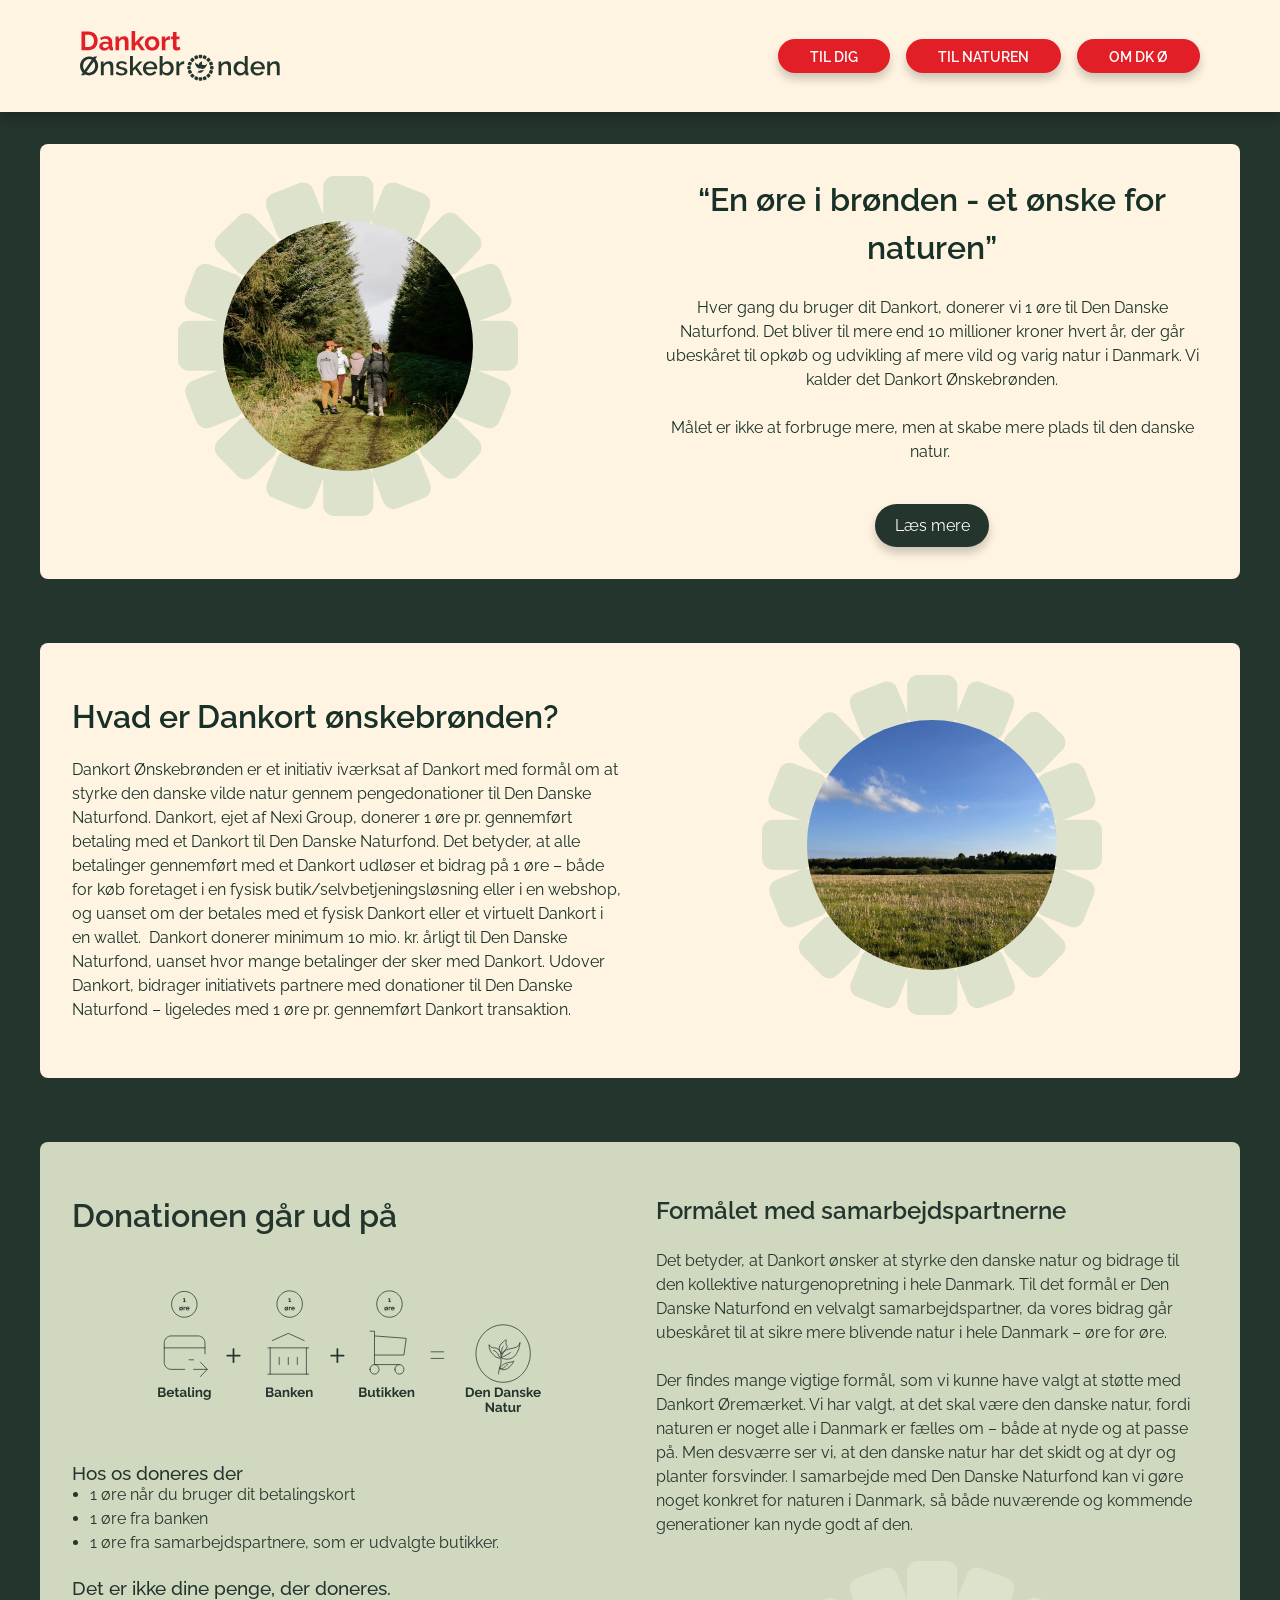
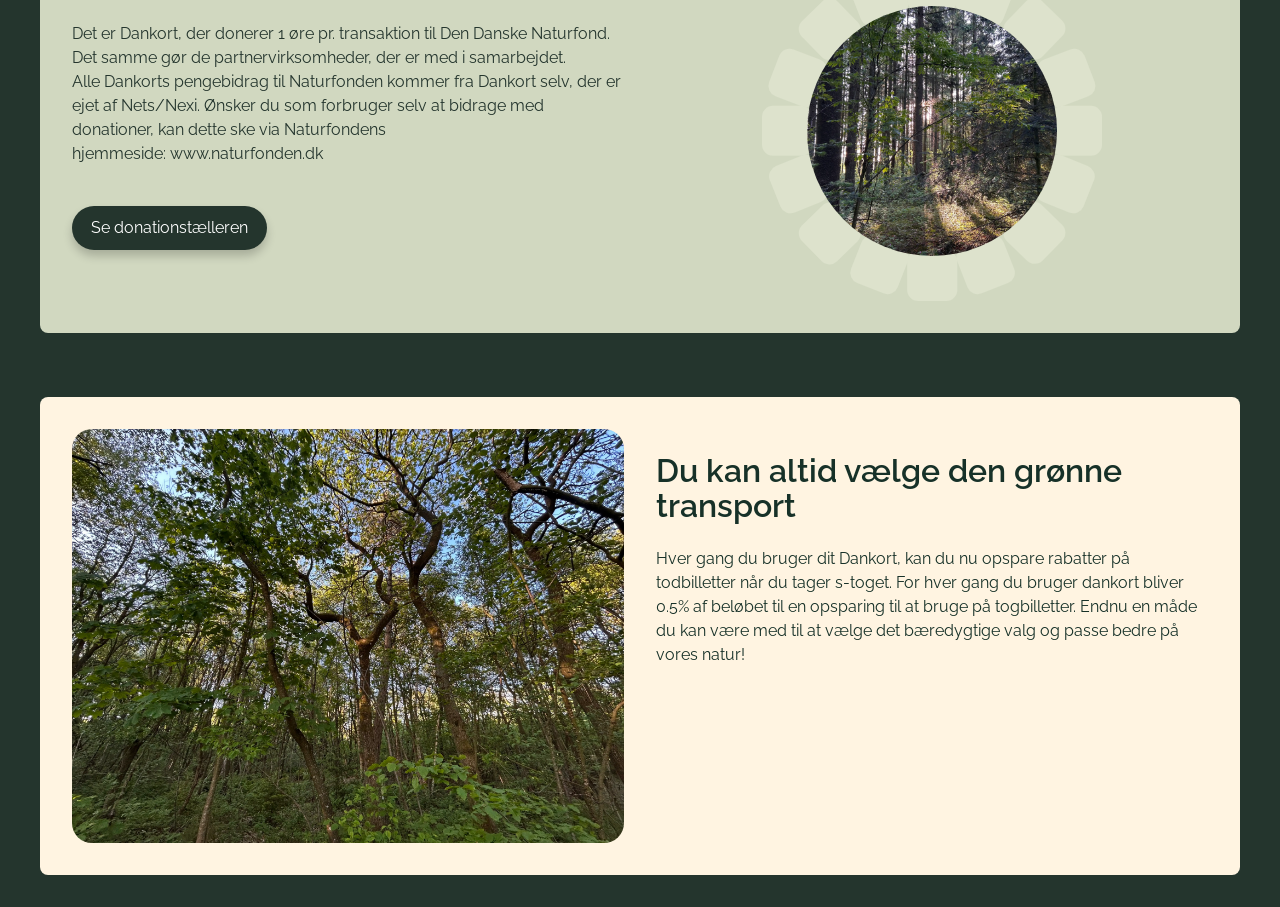
==== om-dk.html @ f8e7c031 "disclaimer" ====
<!DOCTYPE html>
<html lang="da">

<head>
    <meta charset="UTF-8">
    <meta name="viewport" content="width=device-width, initial-scale=1.0">
    <title>Dankort Ønskebrønden</title>

    <link rel="stylesheet" href="css/global.css">
    <link rel="stylesheet" href="css/index.css">
    <link rel="stylesheet" href="css/omdk.css">


    <script src="js/main.js" defer></script>
    <script src="js/map.js" defer></script>

    <link rel="preconnect" href="https://fonts.googleapis.com">
    <link rel="preconnect" href="https://fonts.gstatic.com" crossorigin>
    <link href="https://fonts.googleapis.com/css2?family=Raleway:ital,wght@0,100..900;1,100..900&display=swap"
        rel="stylesheet">
</head>

<body>
    <header class="site-header">
        <a href="index.html" class="logo">
            <img src="img/logo.svg" alt="Dankort Øremærket">
        </a>

        <nav class="main-nav">

            <a href="til-dig.html">TIL DIG</a>
            <a href="til-naturen.html">TIL NATUREN</a>
            <a href="om-dk.html">OM DK Ø</a>
        </nav>

        <button class="burger">
            <span class="line"></span>
            <span class="line"></span>
            <span class="line"></span>
        </button>
    </header>

    <main>
        <section class="first-section-omdk" id="first-section-omdk">

            <div class="container">

                <div class="card-style">
                    <div class="omdk-image-wrapper">

                        <img class="omdk-frame" src="img/brond_ramme.svg" alt="brondramme">

                        <div class="omdk-image">
                            <img src="img/hero-1.webp" alt="Mennesker i naturen">
                        </div>

                    </div>

                    <div class="omdk-text">
                        <h2>“En øre i brønden -
                            et ønske for naturen”</h2>
                        <p>Hver gang du bruger dit Dankort, donerer vi 1 øre til Den Danske Naturfond. Det bliver til
                            mere end 10 millioner kroner
                            hvert år, der går ubeskåret til opkøb og udvikling af mere vild og varig natur i Danmark. Vi
                            kalder det Dankort
                            Ønskebrønden.</p>
                        <p>
                            Målet er ikke at forbruge mere, men at skabe mere plads til den danske natur. 
                        </p>
                        <a href="til-naturen.html" class="omdk-btn">Læs mere</a>
                    </div>
                </div>
            </div>
        </section>

        <section class="hvad-er-dankort-onskebronden" id="hvad-er-dankort-onskebronden">

            <div class="container">
                <div class="card-style">
                    <div class="hvad-er-dankort-onskebronden-text">
                        <h2>Hvad er Dankort ønskebrønden?</h2>
                        <p>Dankort Ønskebrønden er et initiativ iværksat af Dankort med formål om at styrke den danske
                            vilde
                            natur gennem
                            pengedonationer til Den Danske Naturfond. Dankort, ejet af Nexi Group, donerer 1 øre pr.
                            gennemført
                            betaling med et
                            Dankort til Den Danske Naturfond. Det betyder, at alle betalinger gennemført med et Dankort
                            udløser
                            et bidrag på 1 øre –
                            både for køb foretaget i en fysisk butik/selvbetjeningsløsning eller i en webshop, og uanset
                            om
                            der
                            betales med et
                            fysisk Dankort eller et virtuelt Dankort i en wallet. 
                            Dankort donerer minimum 10 mio. kr. årligt til Den Danske Naturfond, uanset hvor mange
                            betalinger
                            der sker med
                            Dankort. Udover Dankort, bidrager initiativets partnere med donationer til Den Danske
                            Naturfond
                            –
                            ligeledes med 1 øre
                            pr. gennemført Dankort transaktion. 
                             </p>
                    </div>
                    <div class="omdk-image-wrapper">

                        <img class="omdk-frame" src="img/brond_ramme.svg" alt="brondramme">

                        <div class="omdk-image">
                            <img src="img/webpfotos/mark2.webp" alt="mark2">
                        </div>

                    </div>
                </div>
            </div>
        </section>

        <section class="donationen-går-ud-pa" id="donationen-går-ud-pa">

            <div class="container">

                <div class="card-style-gronbaggrund">

                    <div>
                        <h2>Donationen går ud på</h2>
                        <div class="kredslob">
                            <img src="img/kredslobgron.svg" alt="kredslobgron">
                        </div>
                        <h4>Hos os doneres der</h4>
                        <ul>
                            <li>1 øre når du bruger dit betalingskort</li>
                            <li>1 øre fra banken </li>
                            <li>1 øre fra samarbejdspartnere, som er udvalgte butikker.</li>
                        </ul>
                        <br>
                        <h4>Det er ikke dine penge, der doneres.</h4>
                        <p>Det er Dankort, der donerer 1 øre pr. transaktion
                            til
                            Den
                            Danske
                            Naturfond. Det
                            samme gør de partnervirksomheder, der er med i samarbejdet.
                            <br>
                            Alle Dankorts pengebidrag til Naturfonden kommer fra Dankort selv, der er ejet af
                            Nets/Nexi.
                            Ønsker
                            du
                            som forbruger
                            selv at bidrage med donationer, kan dette ske via Naturfondens
                            hjemmeside: www.naturfonden.dk
                        </p>
                        <a href="til-naturen.html" class="omdk-btn">Se donationstælleren</a>
                    </div>
                    <div>
                        <h3>Formålet med samarbejdspartnerne</h3>
                        <p>
                            Det betyder, at Dankort ønsker at styrke den danske natur og bidrage til den
                            kollektive
                            naturgenopretning i hele Danmark.
                            Til det formål er Den Danske Naturfond en velvalgt samarbejdspartner, da vores
                            bidrag
                            går
                            ubeskåret til at sikre mere blivende natur i hele Danmark – øre for øre.  
                            <br>
                            <br>
                            Der findes mange vigtige formål, som vi kunne have valgt at støtte med Dankort
                            Øremærket. Vi
                            har
                            valgt,
                            at det skal være den danske natur, fordi naturen er noget alle i Danmark er fælles
                            om –
                            både
                            at
                            nyde
                            og
                            at passe på. Men
                            desværre ser vi, at den danske natur har det skidt og at dyr og planter forsvinder.

                            I samarbejde med Den Danske Naturfond kan vi gøre noget konkret for naturen i
                            Danmark,
                            så
                            både
                            nuværende
                            og kommende generationer kan nyde godt af den. 
                        </p>

                        <div class="omdk-image-wrapper">

                            <img class="omdk-frame" src="img/brond_ramme.svg" alt="brondramme">

                            <div class="omdk-image">
                                <img src="img/webpfotos/solmellemtrae1.webp" alt="solmellemtraer">
                            </div>
                        </div>
                    </div>
                </div>
            </div>

        </section>

        <section class="grontransport" id="grontransport">

            <div class="container">

                <div class="card-style">

                    <div>
                        <div class="omdk-image-skov">
                            <img src="img/webpfotos/skov2.webp" alt="skov2">
                        </div>
                    </div>
                    <div>
                        <h2>Du kan altid vælge den grønne transport</h2>
                        <p>Hver gang du bruger dit Dankort, kan du nu opspare rabatter på todbilletter når du tager
                            s-toget.
                            For
                            hver gang
                            du
                            bruger dankort bliver 0.5% af beløbet til en opsparing til at bruge på togbilletter.
                            Endnu en måde du kan være med til at vælge det bæredygtige valg og passe bedre på vores
                            natur! 
                        </p>
                    </div>
                </div>
            </div>
        </section>

    </main>
</body>
---- css/global.css ----
/****** mobile first header **********/

.site-header {
  position: sticky;
  top: 0;
  z-index: 1000;

  min-height: 90px;
  padding: 1rem 1.2rem;

  display: flex;
  justify-content: space-between;
  align-items: center;

  background-color: #fff4e1;
  box-shadow: 0px 6px 10px rgba(0, 0, 0, 0.2);
}

.logo img {
  width: 160px;
}

.main-nav {
  display: none;
}

.burger {
  display: block;
  width: 32px;
  cursor: pointer;
}

.burger .line {
  display: block;
  width: 120%;
  height: 5px;
  border-radius: 5px;
  background-color: #e21e26;
  margin-bottom: 8px;
  box-shadow: 0px 6px 10px rgba(0, 0, 0, 0.2);
}

section {
  min-height: 40vh;
  padding: 15px 16px;
}

.menu {
  display: none;
}
.burger {
  display: block;
  background-color: transparent;
  border: 0;
}

.burger.active .line:nth-child(1) {
  transform: rotate(45deg) translate(5px, 5px);
  transition: 0.2s linear;
}

.burger.active .line:nth-child(2) {
  opacity: 0;
  transition: 0.15s linear;
}

.burger.active .line:nth-child(3) {
  transform: rotate(-45deg) translate(12px, -13px);
  transition: 0.2s linear;
}

.main-nav.active {
  display: flex;
  flex-direction: column;

  position: absolute;
  top: 90px;
  left: 0;

  width: 100%;
  padding: 1.5rem;

  background-color: #fff4e1;
  gap: 1rem;

  z-index: 999;
}

.main-nav.active a {
  text-align: center;
  padding: 0.9rem 2rem;
  border-radius: 999px;
  background-color: #e21e26;
  color: white;
  text-decoration: none;
  font-family: "Raleway", sans-serif;
  font-weight: 600;
}
.main-nav.active a:hover {
  background-color: #c91820;
  transform: translateY(-2px);
  box-shadow: 0px 12px 20px rgba(0, 0, 0, 0.22);
}

.menu li:hover {
  transform: scale(1.05); /* Gør billedet lidt større */
  box-shadow: 0 4px 15px rgba(0, 0, 0, 0.3); /* Skyggeeffekt */
}

/* Disclaimer modal */
#disclaimerlogin-modal {
  background: rgba(0, 0, 0, 0.8);
  position: fixed;
  inset: 0;
  display: flex;
  justify-content: center;
  align-items: center;

  z-index: 9999;
}

.disclaimerlogin-modal-container {
  padding: 30px;
  max-width: 500px;
  background: #e21e26;
  color: #ffffff;
  margin: 15rem auto;
  padding: 1rem 3rem;
  border-radius: 20px;
  width: 80%;
  height: auto;
  line-height: 1.5;
}

/* accepter cta */
#accept-btn {
  margin: 1rem auto 0 auto;
  padding: 0.6rem 1.2rem;

  justify-content: center;
  align-items: center;
  float: right;

  font-family: var(--font-family);
  font-size: var(--paragraph-font-size);
  background-color: #fff4e1;
  color: #000000;

  border: none;
  border-radius: 30px;
}

#accept-btn:hover,
#accept-btn:focus {
  transform: translateY(-2px);
  text-decoration: none;
  cursor: pointer;
}

/***************FOOTER*********************/

.footerindhold {
  display: flex;
  flex-direction: column;
  gap: 40px;
  background-color: var(--secondary-color1);
  color: var(--primary-color);
  padding: 2rem 1rem;
  font-family: var(--font-family);
}

.footerindhold h3 {
  margin-left: 35px;
}
.footerindhold p {
  margin-left: 35px;
}

.footerindhold a {
  color: var(--primary-color);
  text-decoration: none;
}

.footerindhold a:hover {
  text-decoration: underline;
}
.footerindhold li {
  list-style: none;
}

.footerindhold img {
  max-width: 50%;
  height: auto;
  margin-left: 35px;
  margin-top: 30px;
}

.socials {
  display: block;
}

/********desktop header***********/

@media (min-width: 840px) {
  .site-header {
    height: 7rem;
    padding: 0 5rem;
  }

  .logo img {
    width: 200px;
  }

  .burger {
    display: none;
  }

  .main-nav {
    display: flex;
    gap: 1rem;
  }

  .main-nav a {
    padding: 0.6em 2rem;
    border-radius: 999px;
    background-color: #e21e26;
    color: white;
    text-decoration: none;
    font-size: 0.9rem;
    font-family: "Raleway", sans-serif;
    font-weight: 600;

    box-shadow: 0px 6px 10px rgba(0, 0, 0, 0.2);

    transition: 0.2s ease;
  }

  .main-nav a:hover {
    background-color: #c91820;
    transform: translateY(-2px);
    box-shadow: 0px 12px 20px rgba(0, 0, 0, 0.22);
  }

  .footerindhold {
    flex-direction: row;
    justify-content: space-between;
    align-items: flex-start;
  }

  .kontakt-osv {
    margin-top: 105px;
    display: flex;
    gap: 2rem;
  }
  .footer-venstre,
  .footer-hoejre {
    width: 48%;
  }
}
---- css/index.css ----
/************ Reset **************/

* {
  margin: 0;
  padding: 0;
  box-sizing: border-box;
}

img {
  width: 100%;
  height: auto;
  display: block;
}

/************ HERO MOBIL **************/

.hero {
  position: relative;

  background-color: #24352d;

  height: 65vh;

  overflow: hidden;
}

/* mørkt overlay ovenpå billedet */

.hero::after {
  content: "";

  position: absolute;
  inset: 0;

  z-index: 1;
}

/* hero billede */

.hero-img {
  width: 100%;
  height: 100%;
  box-shadow: 0px 6px 10px rgba(0, 0, 0, 0.2);
  object-fit: cover;
  border-radius: 5px;
}

/* tekst ovenpå billedet */

.hero-overlay {
  position: absolute;

  left: 1.5rem;
  right: 1.5rem;
  bottom: 2rem;

  z-index: 2;

  color: white;

  font-family: "Raleway", sans-serif;
}

/* overskrift */

.hero-overlay h1 {
  box-shadow: 0px 6px 10px rgba(0, 0, 0, 0.2);
  font-size: 2.5rem;

  line-height: 0.95;

  margin-bottom: 1rem;
  margin-left: 1rem;

  max-width: 400px;
}

/* tekst */

.hero-overlay p {
  box-shadow: 0px 6px 10px rgba(0, 0, 0, 0.2);
  font-size: 1rem;
  font-weight: 600;

  line-height: 1.4;

  max-width: 320px;

  margin-bottom: 1.5rem;
  margin-left: 1rem;
}

/* knap */

.hero-btn {
  margin-left: 1rem;
  display: inline-block;

  padding: 0.8rem 1.5rem;

  background-color: #24352d;
  color: white;

  border-radius: 999px;

  text-decoration: none;

  font-size: 1rem;

  box-shadow: 0px 6px 10px rgba(0, 0, 0, 0.2);

  transition: 0.2s ease;
}

.hero-btn:hover {
  background-color: #1e2a24;

  transform: translateY(-2px);

  box-shadow: 0px 12px 20px rgba(0, 0, 0, 0.22);
}

/*********donation*******/

.donation-section {
  background-color: #24352d;
  padding: 4rem 1rem;
}

.donation-card {
  max-width: 1100px;
  margin: 0 auto;
  padding: 3rem;
  border-radius: 20px;
  background-color: #dde2cc;
  color: #24352d;
}

.donation-card h2 {
  font-family: "Raleway", sans-serif;
  font-size: 2rem;
  margin-bottom: 3rem;
}

.donation-total {
  font-family: "Raleway", sans-serif;
  background-color: #fff4e1;
  border-radius: 10px;
  padding: 2rem;
  margin-bottom: 1rem;
}

.donation-total strong {
  font-family: "Raleway", sans-serif;
  font-variant-numeric: tabular-nums;
  display: block;
  margin-top: 1rem;
  font-size: 2rem;
}

.donation-stats {
  font-family: "Raleway", sans-serif;
  display: grid;
  gap: 1rem;
}

.donation-stats article {
  background-color: #fff4e1;
  border-radius: 10px;
  padding: 2rem;
}

.donation-stats strong {
  font-family: "Raleway", sans-serif;
  display: block;
  margin-top: 2rem;
  font-size: 2rem;
  line-height: 1;
}

.donation-stats span {
  display: block;
  font-size: 1.5rem;
  font-weight: 700;
}

/*******kredsløb*******/

.koncept h1 {
  font-family: "Raleway", sans-serif;
  display: block;
  text-align: center;
  margin-bottom: 2rem;
  color: white;
}

.koncept {
  background-color: #24352d;
  padding: 4rem 1rem;
}

.kredsløb {
  max-width: 1100px;
  margin: 0 auto;
  padding: 3rem;
  border-radius: 20px;
}

/******fordele*******/

.fordele-grid {
  display: grid;
  gap: 3rem;
}

.fordele {
  background-color: #24352d;
  padding: 4rem 1rem;
}

.fordele h1 {
  font-family: "Raleway", sans-serif;
}

.fordele p {
  margin-top: 0.5rem;
  font-family: "Raleway", sans-serif;
}

.fordeleimg {
  max-width: 1100px;
  margin: 0 auto;
  padding: 3rem;
  border-radius: 20px;
  background-color: #fff4e1;
  color: #24352d;
}

.fordeleimg h2 {
  font-family: "Raleway", sans-serif;
  margin-top: 2rem;
  margin-bottom: 1rem;
  text-align: center;
}

.kort {
  width: 270px;
  height: 270px;

  border-radius: 50%;

  background-color: #d1d8c0;

  display: flex;
  justify-content: center;
  align-items: center;
  margin: 0 auto;

  overflow: hidden;
}

.kort img {
  width: 55%;
  height: 55%;

  object-fit: contain;
}

.fordele-btn {
  font-family: "Raleway", sans-serif;
  display: flex;

  justify-content: center;
  align-items: center;

  width: fit-content;

  margin: 1rem auto 0 auto;

  padding: 0.6rem 1.2rem;

  background-color: #e21e26;
  color: white;

  border-radius: 999px;
  text-decoration: none;

  box-shadow: 0px 6px 10px rgba(0, 0, 0, 0.2);
  transition: 0.2s ease;
}
.fordele-btn:hover {
  background-color: #c91820;
  transform: translateY(-2px);
  box-shadow: 0px 12px 20px rgba(0, 0, 0, 0.22);
}

/*********kort************/

.kort-sektion {
  background-color: #24352d;
  padding: 4rem 1rem;
}

.kort-sektion h1 {
  font-family: "Raleway", sans-serif;
  color: white;
  text-align: center;
  margin-top: 1rem;
  margin-bottom: 1.5rem;
}

.kort-sektion p {
  font-family: "Raleway", sans-serif;
  color: white;
  text-align: center;
  margin-top: 1rem;
  margin-bottom: 1.5rem;
  font-weight: 600;
}

.dkmap {
  max-width: 1100px;
  margin: 0 auto;
  padding: 3rem;
  border-radius: 20px;
  background-color: #fff4e1;
  color: #24352d;
}

.vejle img {
  display: none;
}

.kort-btn {
  font-family: "Raleway", sans-serif;
  display: flex;

  justify-content: center;
  align-items: center;

  width: fit-content;

  margin: 1rem auto 0 auto;

  padding: 0.6rem 1.2rem;

  background-color: #e21e26;
  color: white;

  border-radius: 999px;
  text-decoration: none;

  box-shadow: 0px 6px 10px rgba(0, 0, 0, 0.2);
  transition: 0.2s ease;
}
.kort-btn:hover {
  background-color: #c91820;
  transform: translateY(-2px);
  box-shadow: 0px 12px 20px rgba(0, 0, 0, 0.22);
}

.dkmap img {
  size: 80%;
}

/**********apple*********/

.apple {
  background-color: #24352d;
  padding: 4rem 1rem;
}

.apple h1 {
  font-family: "Raleway", sans-serif;
  color: white;
  text-align: center;
  margin-top: 1rem;
  margin-bottom: 1rem;
}

.apple h2 {
  font-family: "Raleway", sans-serif;
  color: white;
  text-align: center;
  margin-top: 1rem;
  margin-bottom: 1.5rem;
}

.apple p {
  font-family: "Raleway", sans-serif;
  color: white;
  text-align: left;
  margin-top: 1rem;
  margin-bottom: 1.5rem;
}

.apple img {
  width: 80%;
  height: auto;
  display: block;
  margin-left: 3.5rem;
  margin-bottom: 2rem;
}

.apple-btn {
  font-family: "Raleway", sans-serif;
  display: flex;

  justify-content: center;
  align-items: center;

  width: fit-content;
  margin: 1rem auto 0 auto;

  padding: 0.6rem 1.2rem;

  background-color: #a8b9a3;
  color: white;

  border-radius: 999px;
  text-decoration: none;

  box-shadow: 0px 6px 10px rgba(0, 0, 0, 0.2);
  transition: 0.2s ease;
}

.apple-btn:hover {
  background-color: #a1bb99;
  transform: translateY(-2px);
  box-shadow: 0px 12px 20px rgba(0, 0, 0, 0.22);
}

/******samarbejdspartnere**********/

.partnere {
  background-color: #24352d;
  padding: 4rem 1rem;
}

.partnere h1 {
  color: white;
  font-family: "Raleway", sans-serif;
  text-align: left;
}

.partnere p {
  color: white;
  font-family: "Raleway", sans-serif;
  text-align: left;
  margin-top: 2rem;
}

.partnere img {
  margin-top: 3rem;
}

/************ Hero Desktop **************/

@media (min-width: 840px) {
  .hero {
    height: calc(100vh - 10rem);
  }

  .hero-overlay {
    left: 8rem;
    bottom: 6rem;
    max-width: 520px;
  }

  .hero-overlay h1 {
    font-size: 3rem;
    max-width: 450;
  }

  .donation-stats {
    grid-template-columns: repeat(3, 1fr);
  }

  /*******kredsløb desktop*******/

  .kredsløb img {
    margin-left: 13rem;
    width: 60%;
    height: auto;
    display: block;
  }

  /******fordele deksktop******/

  .fordele-grid {
    grid-template-columns: repeat(3, 1fr);
  }

  .fordel-card {
    display: flex;
    flex-direction: column;
  }

  .line {
    width: 100%;
    height: 2px;
    background-color: #24352d;
    margin: 2rem 0 3rem;
  }

  .fordeleimg h2 {
    font-family: "Raleway", sans-serif;
    margin-top: 2rem;
    margin-bottom: 1rem;
    text-align: center;
    font-size: 17px;
  }

  /***********kort-sektion-desk************/

  .kort-sektion {
    background-color: #fff4e1;
    padding: 1rem;
    display: grid;
    grid-template-columns: 1fr 1fr;
    gap: 1rem;
  }

  .kort-sektion h1 {
    color: #24352d;
  }

  .kort-sektion p {
    color: #24352d;
  }

  .dkmap {
    max-width: 500px;
    margin: 0 auto;
    padding: 3rem;
    border-radius: 20px;
    background-color: #fff4e1;
    color: #24352d;
  }

  .dkmap img {
    size: 80%;
  }

  .vejle {
    width: 560px;
    height: 560px;
    border-radius: 50%;
    overflow: hidden;
    margin-top: 7rem;
    box-shadow: 0px 6px 10px rgba(0, 0, 0, 0.2);
  }

  .vejle img {
    display: block;
    width: 100%;
    height: 100%;
    object-fit: cover;
  }

  /******apple*******/

  .apple {
    padding: 1rem 4rem;
    min-height: auto;
  }

  .apple {
    display: grid;
    grid-template-columns: 1fr 1fr;
    gap: 2rem;
    align-items: start;
  }

  .apple-tekst {
    display: flex;
    flex-direction: column;
    justify-content: flex-start;
    max-width: 550px;
    margin-left: 5rem;
  }

  .apple h1,
  .apple h2 {
    text-align: left;
  }

  .apple h1 {
    font-size: 2rem;
  }

  .apple h2 {
    margin-bottom: 4rem;
  }

  .apple p {
    text-align: left;
  }

  .apple img {
    width: 80%;
    max-width: 700px;
  }

  .apple-btn {
    position: relative;
    bottom: 300px;
    margin-top: 3rem;
    margin-left: 5rem;
    padding: 1rem 1.5rem;
    min-width: 320px;
  }
}
---- css/omdk.css ----
/************ Reset **************/

* {
  margin: 0;
  padding: 0;
  box-sizing: border-box;
}

img {
  width: 100%;
  height: auto;
  display: block;
}

main {
  color: #173128;
  width: 100%;
  margin-left: 0;
  text-align: left;
  font-family: "Raleway", sans-serif;
  line-height: 1.5;
}

h1 {
  font-size: 48px;
  font-weight: 700;
}
h2 {
  font-size: 32px;
  font-weight: 600;
}
h3 {
  font-size: 24px;
  font-weight: 600;
}
h4 {
  font-size: 19px;
  font-weight: 500;
  line-height: 1;
}

p {
  font-size: 16px;
  font-weight: 400;
}

/*img og ramme*/
.omdk-image-wrapper {
  position: relative;

  width: 100%;
  max-width: 340px;
  height: 340px;

  margin: 0 auto;
}

.omdk-frame {
  position: absolute;
  inset: 0;

  width: 100%;
  height: 100%;

  z-index: 1;
}

.omdk-image {
  position: absolute;

  top: 50%;
  left: 50%;

  transform: translate(-50%, -50%);

  width: 250px;
  height: 250px;

  border-radius: 50%;
  overflow: hidden;

  z-index: 2;
}

.omdk-image img {
  width: 100%;
  height: 100%;
  object-fit: cover;
}

/* cta */
.omdk-btn {
  display: inline-block;
  margin-top: 1rem;
  padding: 0.6rem 1.2rem;

  background-color: #24352d;
  color: white;

  border-radius: 999px;
  text-decoration: none;

  box-shadow: 0px 6px 10px rgba(0, 0, 0, 0.2);
  transition: 0.2s ease;
}

.omdk-btn:hover {
  background-color: #1e2a24;
  transform: translateY(-2px);
  box-shadow: 0px 12px 20px rgba(0, 0, 0, 0.22);
}
/* sections style */
.first-section-omdk,
#hvad-er-dankort-onskebronden,
#donationen-går-ud-pa,
#grontransport {
  background-color: #24352d;
  padding: 2rem 1rem;
}

.container {
  width: min(100% - 2rem, 1200px);
  margin-inline: auto;
}

/*first-section-omdk*/
.card-style,
.card-style-gronbaggrund {
  display: grid;
  grid-template-columns: 1fr;
  margin: 0 auto;
  padding: 2rem;
  gap: 2rem;
  line-height: 1.5;
  border-radius: 8px;
}

.card-style {
  background-color: #fff4e1;
}

.card-style-gronbaggrund {
  background-color: #d1d8c0;
  color: #24352d;
  row-gap: 3rem;
}

.omdk-text {
  color: #173128;
  width: 100%;
  margin-left: 0;
  text-align: center;
  font-family: "Raleway", sans-serif;
}

.omdk-text h1 {
  line-height: 1.1;
}

.omdk-text p {
  margin-top: 1.5rem;
  margin-bottom: 1.5rem;
}

/*hvad-er-dankort-onskebronden*/
.hvad-er-dankort-onskebronden-text h2 {
  margin-top: 1.5rem;
  margin-bottom: 1.5rem;
  line-height: 1.1;
}
.hvad-er-dankort-onskebronden-text p {
  margin-top: 1.5rem;
  margin-bottom: 1.5rem;
}
/*donationen-går-ud-pa*/
.donationen-går-ud-pa h2,
.donationen-går-ud-pa h3 {
  margin-top: 1.5rem;
  margin-bottom: 1.5rem;
  line-height: 1.1;
}

.donationen-går-ud-pa li {
  margin-left: 18px;
}

.donationen-går-ud-pa p {
  margin-top: 1.5rem;
  margin-bottom: 1.5rem;
}

.kredslob {
  padding: 2rem 0;
  text-align: center;
}
.kredslob img {
  max-width: 400px;
  margin: 0 auto;
}
/*.solmellemtrae1 img {
  border-radius: 20px;
} */

/*grontransport*/
.grontransport h2 {
  margin-top: 1.5rem;
  margin-bottom: 1.5rem;
  line-height: 1.1;
}
.grontransport p {
  margin-top: 1.5rem;
  margin-bottom: 1.5rem;
}

.omdk-image-skov img {
  border-radius: 20px;
}

/************ om dk Desktop **************/

@media (min-width: 840px) {
  .card-style,
  .card-style-gronbaggrund {
    grid-template-columns: 1fr 1fr;
  }

  .card-style-gronbaggrund {
    align-items: start;
    background-color: #d1d8c0;
    color: #24352d;
  }
}
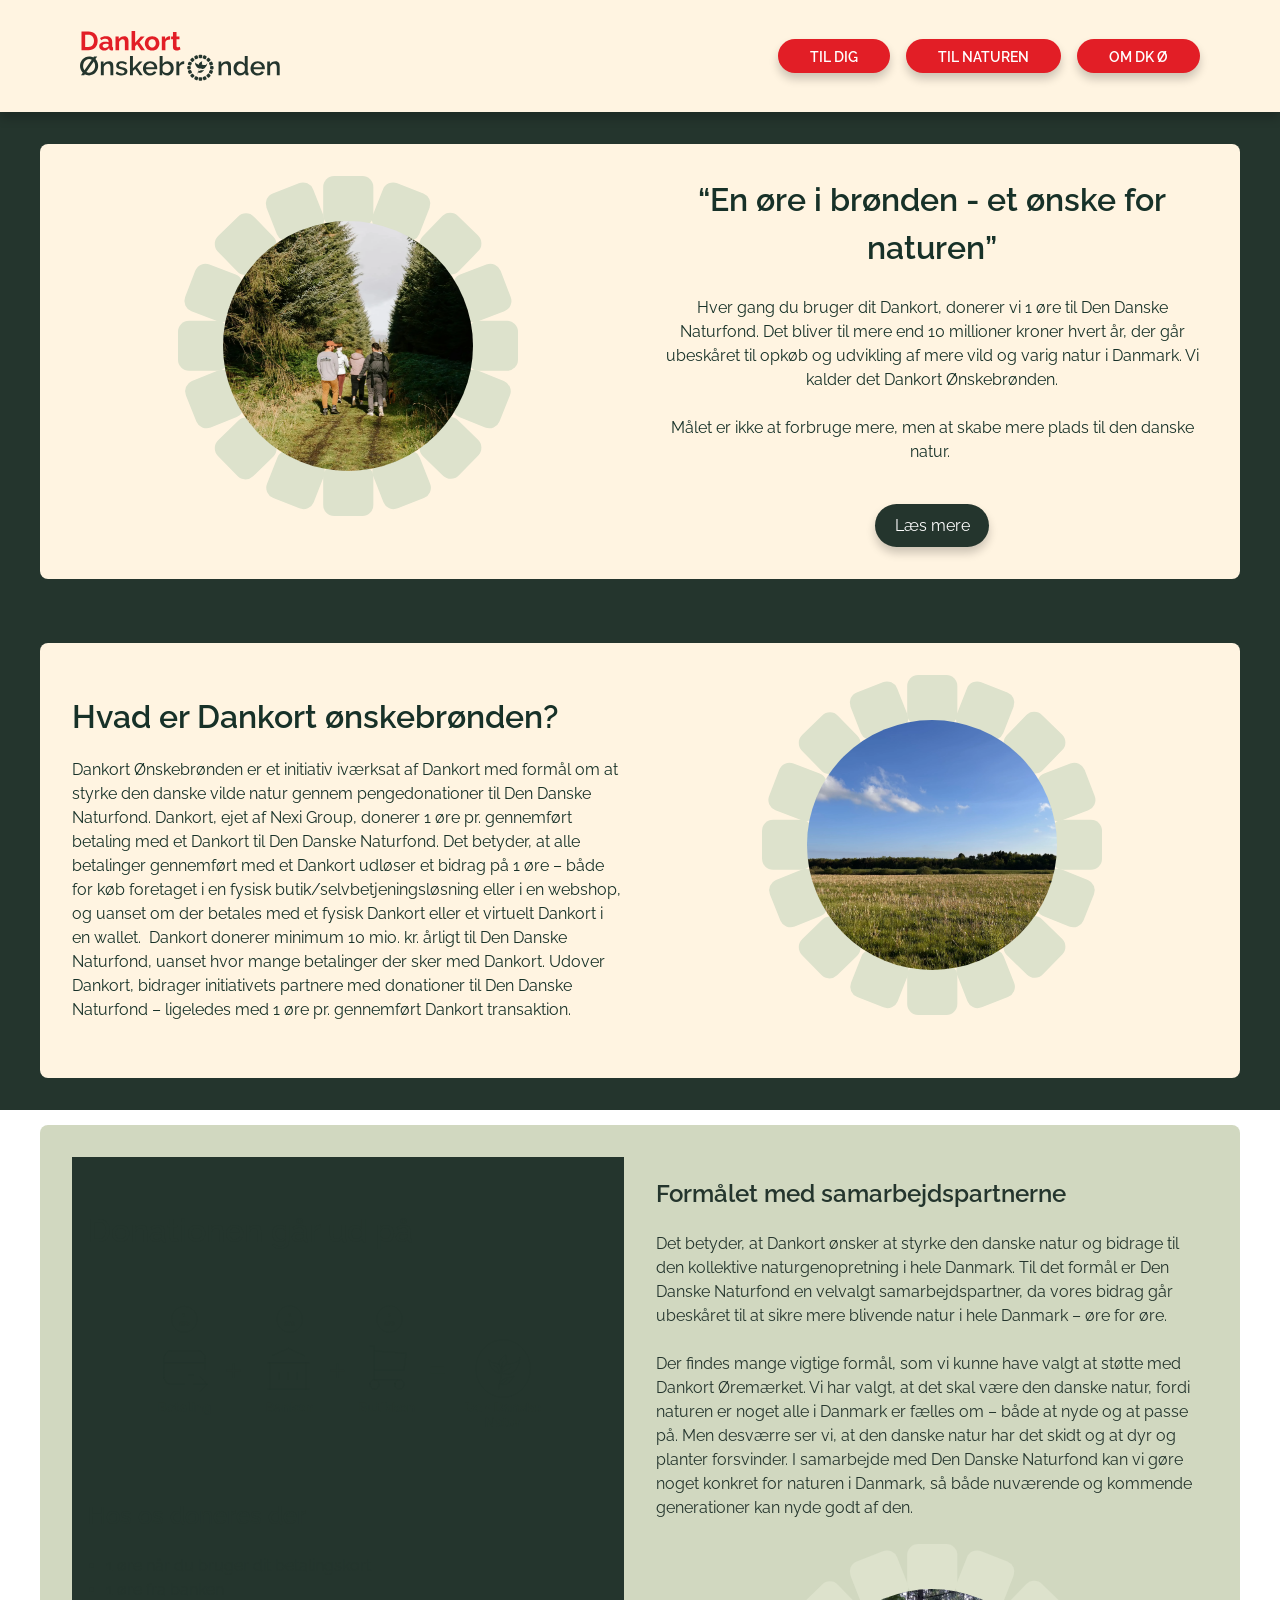
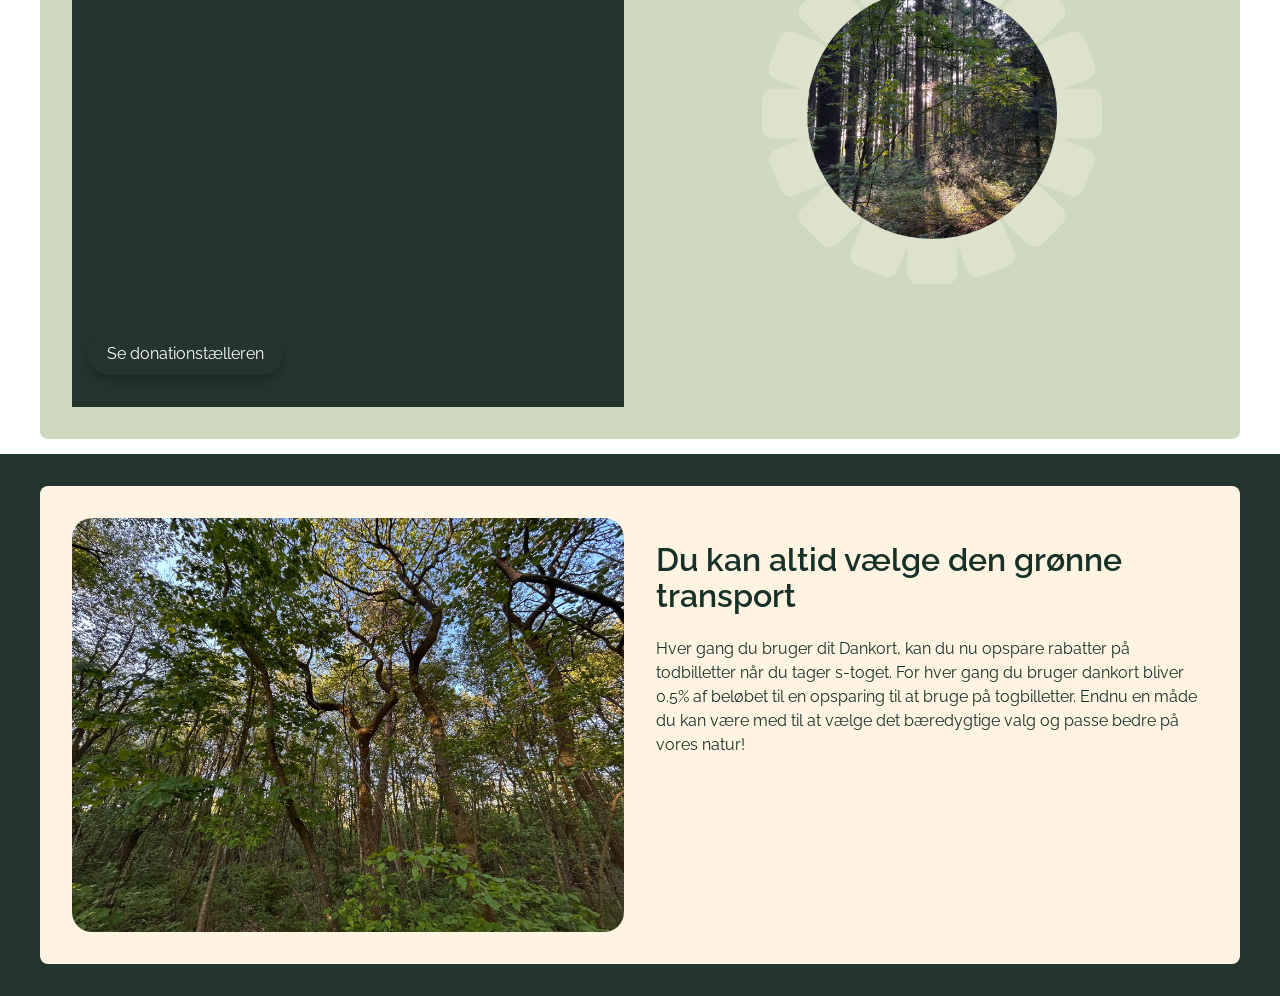
==== commit b02b95f0: "faqogomdkiheader" ====
--- a/om-dk.html
+++ b/om-dk.html
@@ -116,25 +116,25 @@
             </div>
         </section>
 
-        <section class="donationen-går-ud-pa" id="donationen-går-ud-pa">
+        <section class="donationen-går-ud-pa">
 
             <div class="container">
 
                 <div class="card-style-gronbaggrund">
 
-                    <div>
+                    <div id="donationen-går-ud-pa">
                         <h2>Donationen går ud på</h2>
                         <div class="kredslob">
                             <img src="img/kredslobgron.svg" alt="kredslobgron">
                         </div>
-                        <h4>Hos os doneres der</h4>
+                        <h3>Hos os doneres der</h3>
                         <ul>
                             <li>1 øre når du bruger dit betalingskort</li>
                             <li>1 øre fra banken </li>
                             <li>1 øre fra samarbejdspartnere, som er udvalgte butikker.</li>
                         </ul>
                         <br>
-                        <h4>Det er ikke dine penge, der doneres.</h4>
+                        <h3>Det er ikke dine penge, der doneres.</h3>
                         <p>Det er Dankort, der donerer 1 øre pr. transaktion
                             til
                             Den
--- a/css/global.css
+++ b/css/global.css
@@ -120,12 +120,15 @@
 }
 
 .disclaimerlogin-modal-container {
-  padding: 30px;
   max-width: 500px;
+  margin: 15rem auto;
+  padding: 1rem 3rem;
+
+  font-family: var(--font-family);
+  font-size: var(--paragraph-font-size);
   background: #e21e26;
   color: #ffffff;
-  margin: 15rem auto;
-  padding: 1rem 3rem;
+
   border-radius: 20px;
   width: 80%;
   height: auto;
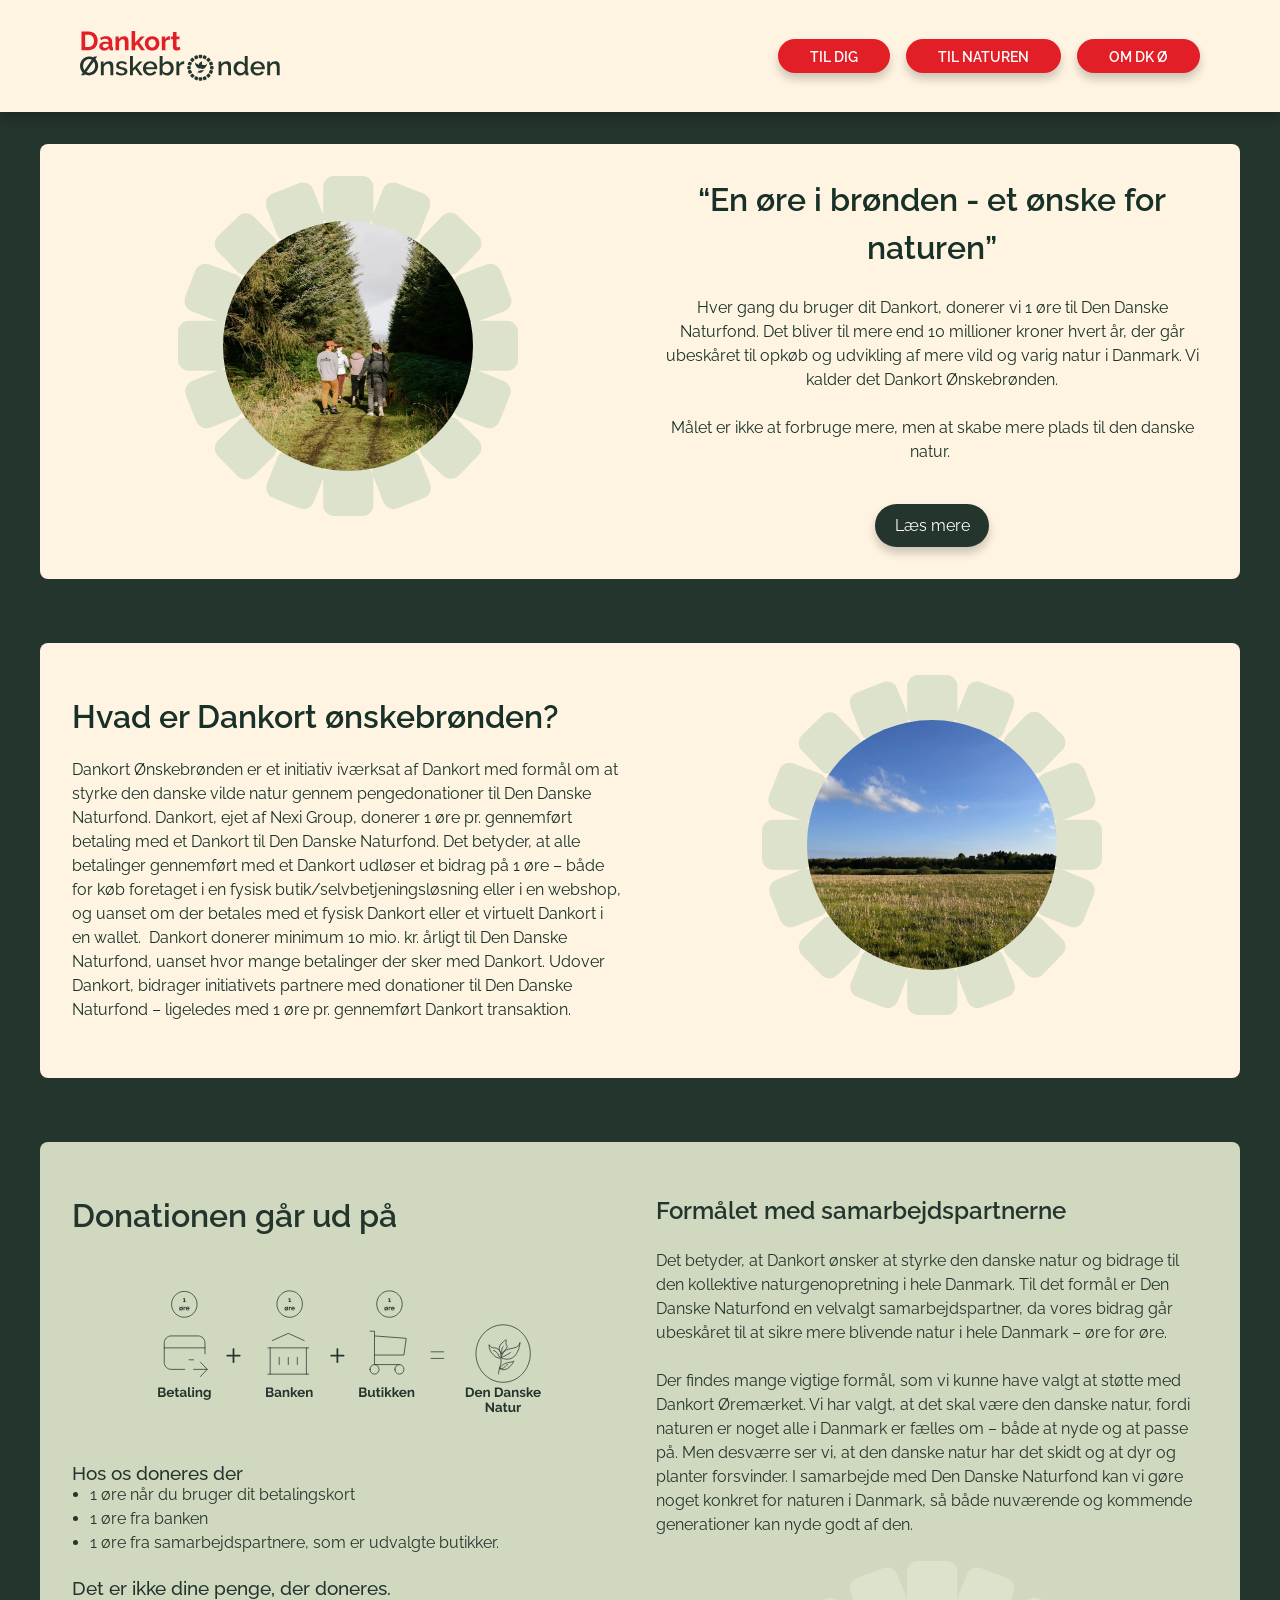
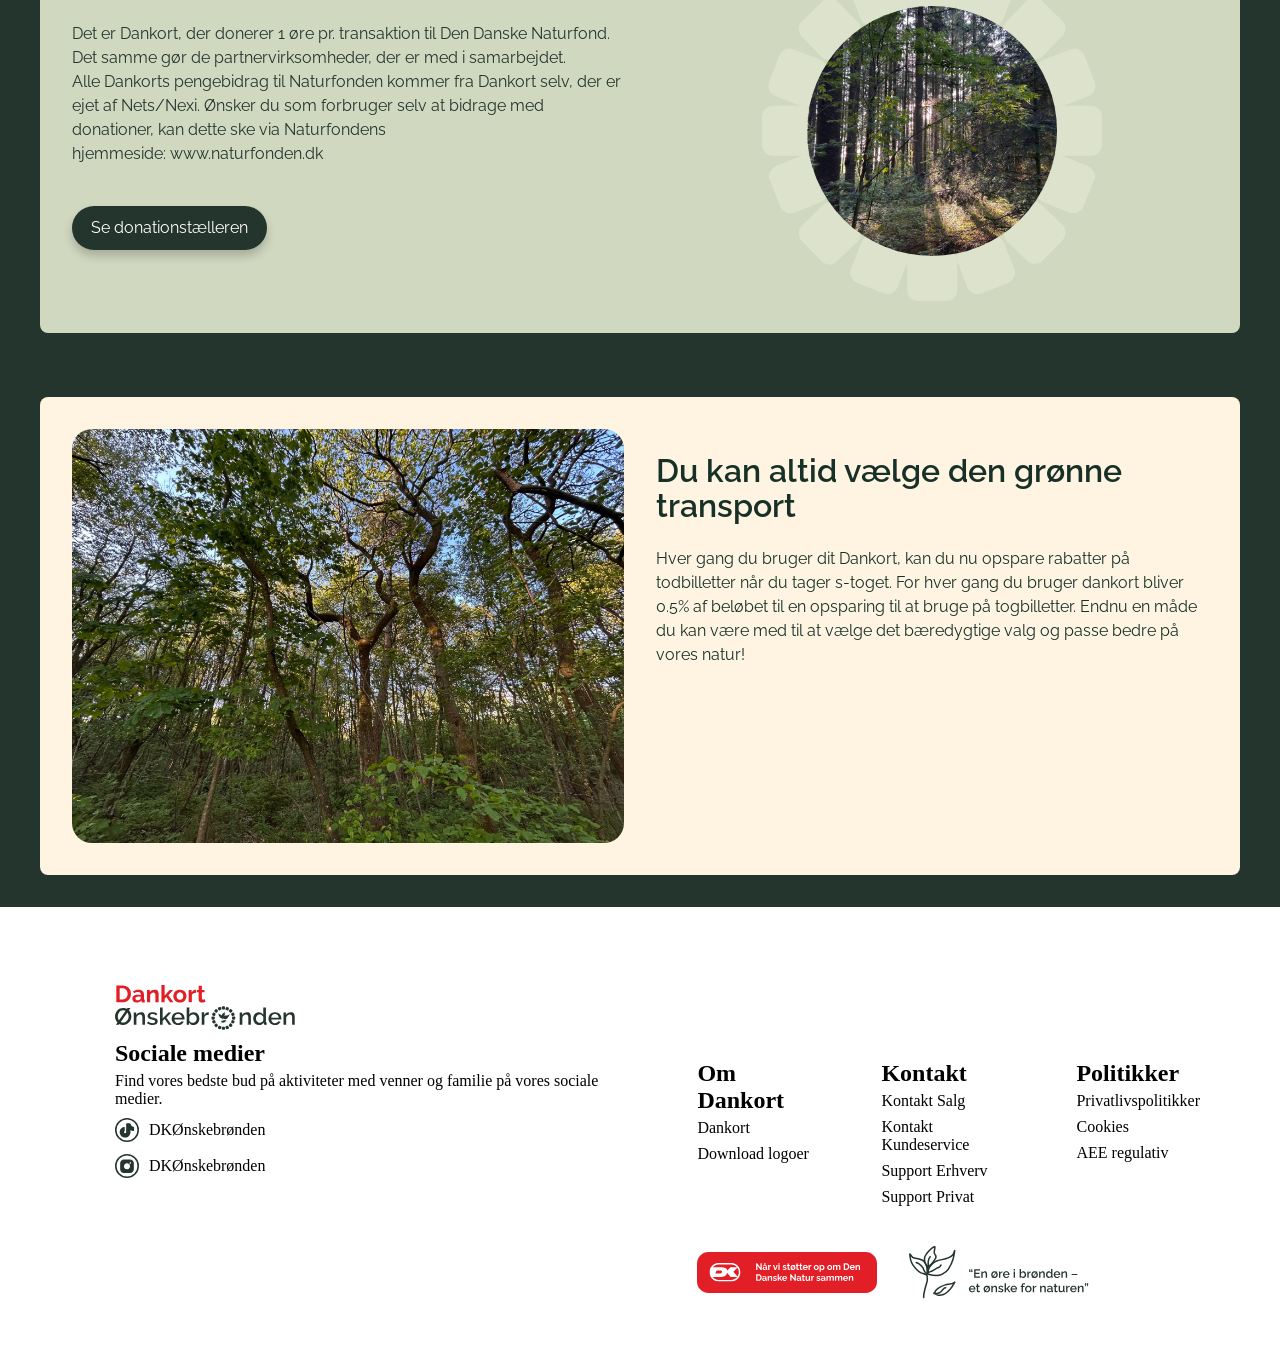
==== commit 14aa164a: "footerdone" ====
--- a/om-dk.html
+++ b/om-dk.html
@@ -116,25 +116,25 @@
             </div>
         </section>
 
-        <section class="donationen-går-ud-pa">
+        <section class="donationen-går-ud-pa" id="donationen-går-ud-pa">
 
             <div class="container">
 
                 <div class="card-style-gronbaggrund">
 
-                    <div id="donationen-går-ud-pa">
+                    <div>
                         <h2>Donationen går ud på</h2>
                         <div class="kredslob">
                             <img src="img/kredslobgron.svg" alt="kredslobgron">
                         </div>
-                        <h3>Hos os doneres der</h3>
+                        <h4>Hos os doneres der</h4>
                         <ul>
                             <li>1 øre når du bruger dit betalingskort</li>
                             <li>1 øre fra banken </li>
                             <li>1 øre fra samarbejdspartnere, som er udvalgte butikker.</li>
                         </ul>
                         <br>
-                        <h3>Det er ikke dine penge, der doneres.</h3>
+                        <h4>Det er ikke dine penge, der doneres.</h4>
                         <p>Det er Dankort, der donerer 1 øre pr. transaktion
                             til
                             Den
@@ -227,4 +227,70 @@
         </section>
 
     </main>
+
+    <footer>
+        <section class="footerindhold">
+
+            <section class="footervenstre">
+                <img class="footer-logo" src="img/logo.svg" alt="logo">
+
+                <h3>Sociale medier</h3>
+                <p>Find vores bedste bud på aktiviteter med venner og familie på vores sociale medier.</p>
+
+                <div class="socials">
+                    <a href="https://www.instagram.com/dankort.danmark/">
+                        <img src="img/tiktokikon.svg" alt="tiktok">
+                        DKØnskebrønden
+                    </a>
+
+                    <a href="https://www.instagram.com/dankort.danmark/">
+                        <img src="img/instagramikon.svg" alt="instagram">
+                        DKØnskebrønden
+                    </a>
+                </div>
+            </section>
+
+            <section class="footerhoejre">
+                <div class="kontakt-osv">
+
+                    <div>
+                        <h3>Om Dankort</h3>
+                        <ul>
+                            <li><a href="https://dankort.dk/dankort">Dankort</a></li>
+                            <li><a href="https://dankort.dk/logo-og-billeder">Download logoer</a></li>
+                        </ul>
+                    </div>
+
+                    <div>
+                        <h3>Kontakt</h3>
+                        <ul>
+                            <li><a href="https://dankort.dk/kontakt-salg">Kontakt Salg</a></li>
+                            <li><a href="https://dankort.dk/kontakt-erhverv">Kontakt Kundeservice</a></li>
+                            <li><a href="https://dankort.dk/support-erhverv">Support Erhverv</a></li>
+                            <li><a href="https://dankort.dk/support-privat">Support Privat</a></li>
+                        </ul>
+                    </div>
+
+                    <div>
+                        <h3>Politikker</h3>
+                        <ul>
+                            <li><a
+                                    href="https://www.nets.eu/GDPR/Pages/Privacy-notice-for-nets.aspx">Privatlivspolitikker</a>
+                            </li>
+                            <li><a href="https://www.nets.eu/dk-da/Pages/cookie-policy.aspx">Cookies</a></li>
+                            <li><a href="https://support.nets.eu/da-DK/article/general-nexi-group-statement">AEE
+                                    regulativ</a></li>
+                        </ul>
+                    </div>
+
+                </div>
+
+                <div class="footer-billeder">
+                    <img src="img/dankortmaerke.svg" alt="dankortmærke">
+                    <img src="img/onskebrondslogan.svg" alt="ønskebrøndslogan">
+                </div>
+            </section>
+
+        </section>
+    </footer>
 </body>
--- a/css/global.css
+++ b/css/global.css
@@ -40,7 +40,7 @@
   box-shadow: 0px 6px 10px rgba(0, 0, 0, 0.2);
 }
 
-section {
+main section {
   min-height: 40vh;
   padding: 15px 16px;
 }
@@ -160,7 +160,7 @@
   cursor: pointer;
 }
 
-/***************FOOTER*********************/
+/*************** FOOTER *********************/
 
 .footerindhold {
   display: flex;
@@ -172,11 +172,29 @@
   font-family: var(--font-family);
 }
 
+.footervenstre,
+.footerhoejre {
+  width: 100%;
+}
+
 .footerindhold h3 {
   margin-left: 35px;
-}
+  margin-bottom: 5px;
+}
+
 .footerindhold p {
   margin-left: 35px;
+  margin-bottom: 10px;
+}
+
+.footerindhold ul {
+  padding-left: 35px;
+  margin: 0;
+}
+
+.footerindhold li {
+  list-style: none;
+  margin-bottom: 0.5rem;
 }
 
 .footerindhold a {
@@ -187,19 +205,44 @@
 .footerindhold a:hover {
   text-decoration: underline;
 }
-.footerindhold li {
-  list-style: none;
-}
-
-.footerindhold img {
-  max-width: 50%;
+
+.footer-logo {
+  max-width: 180px;
   height: auto;
   margin-left: 35px;
   margin-top: 30px;
+  margin-bottom: 10px;
 }
 
 .socials {
+  display: flex;
+  flex-direction: column;
+  gap: 12px;
+  margin-left: 35px;
+}
+
+.socials a {
+  display: flex;
+  align-items: center;
+  gap: 10px;
+}
+
+.socials img {
+  width: 24px;
+  height: 24px;
+  margin: 0;
+}
+
+.footer-billeder {
+  margin-left: 35px;
+  margin-top: 2rem;
+}
+
+.footer-billeder img {
+  max-width: 180px;
+  height: auto;
   display: block;
+  margin-bottom: 1rem;
 }
 
 /********desktop header***********/
@@ -255,8 +298,31 @@
     display: flex;
     gap: 2rem;
   }
-  .footer-venstre,
-  .footer-hoejre {
+
+  /*************** DESKTOP FOOTER *********************/
+
+  .footerindhold {
+    flex-direction: row;
+    justify-content: space-between;
+    align-items: flex-start;
+    padding: 3rem 5rem;
+  }
+
+  .footervenstre,
+  .footerhoejre {
     width: 48%;
   }
-}
+
+  .kontakt-osv {
+    display: flex;
+    gap: 2rem;
+    justify-content: space-between;
+  }
+
+  .footer-billeder {
+    display: flex;
+    gap: 2rem;
+    align-items: center;
+    margin-left: 35px;
+  }
+}
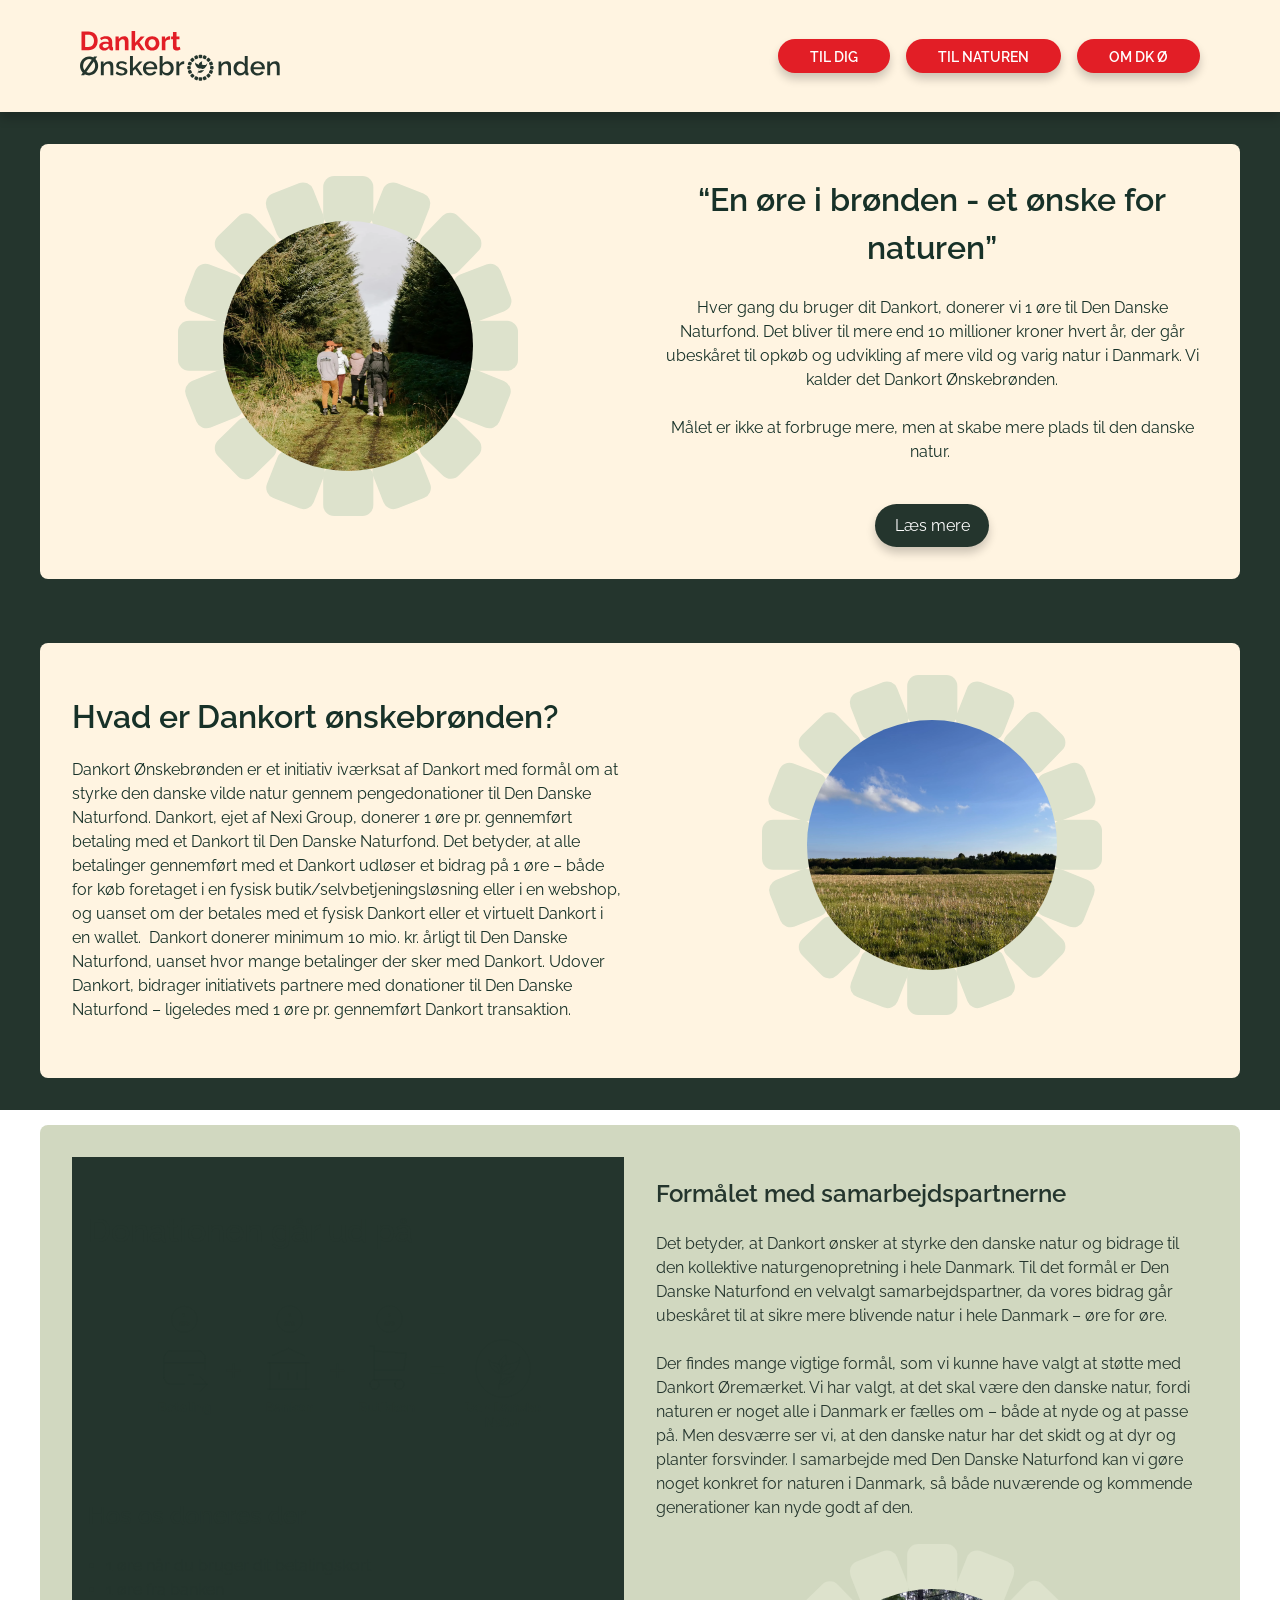
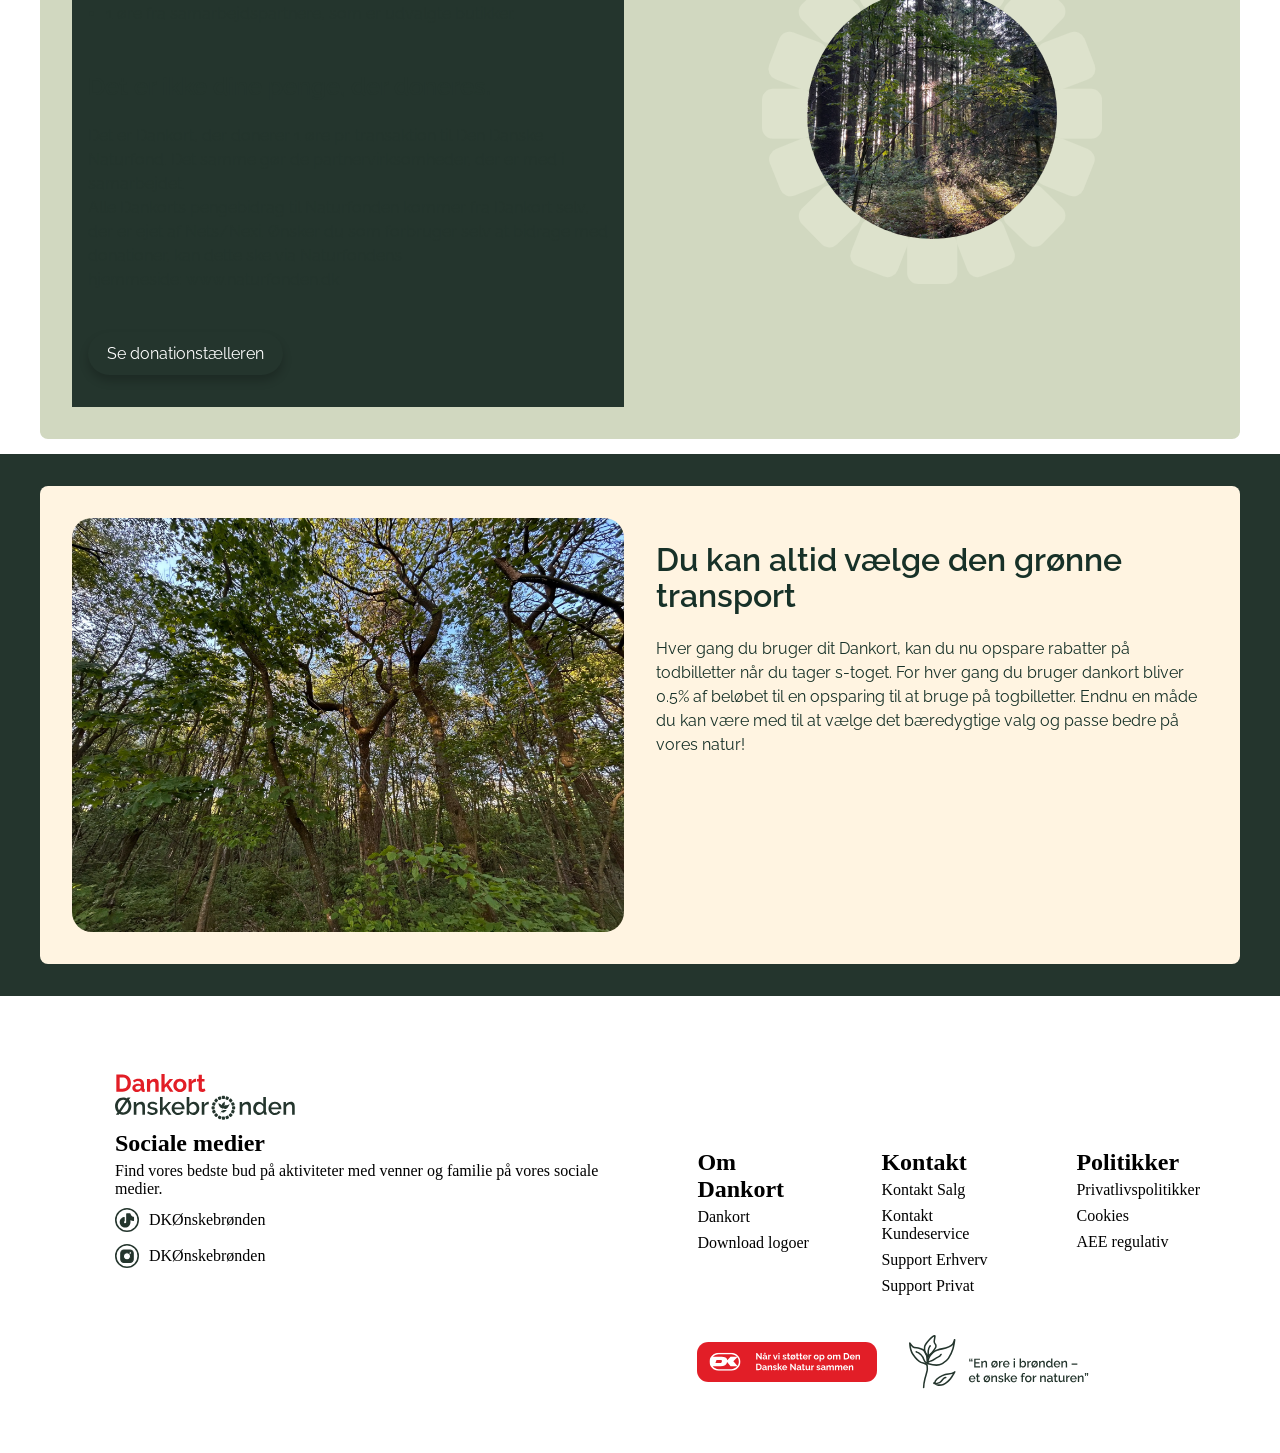
==== commit e0e4b90b: "Merge branch 'main' into root66" ====
--- a/om-dk.html
+++ b/om-dk.html
@@ -116,25 +116,25 @@
             </div>
         </section>
 
-        <section class="donationen-går-ud-pa" id="donationen-går-ud-pa">
+        <section class="donationen-går-ud-pa">
 
             <div class="container">
 
                 <div class="card-style-gronbaggrund">
 
-                    <div>
+                    <div id="donationen-går-ud-pa">
                         <h2>Donationen går ud på</h2>
                         <div class="kredslob">
                             <img src="img/kredslobgron.svg" alt="kredslobgron">
                         </div>
-                        <h4>Hos os doneres der</h4>
+                        <h3>Hos os doneres der</h3>
                         <ul>
                             <li>1 øre når du bruger dit betalingskort</li>
                             <li>1 øre fra banken </li>
                             <li>1 øre fra samarbejdspartnere, som er udvalgte butikker.</li>
                         </ul>
                         <br>
-                        <h4>Det er ikke dine penge, der doneres.</h4>
+                        <h3>Det er ikke dine penge, der doneres.</h3>
                         <p>Det er Dankort, der donerer 1 øre pr. transaktion
                             til
                             Den
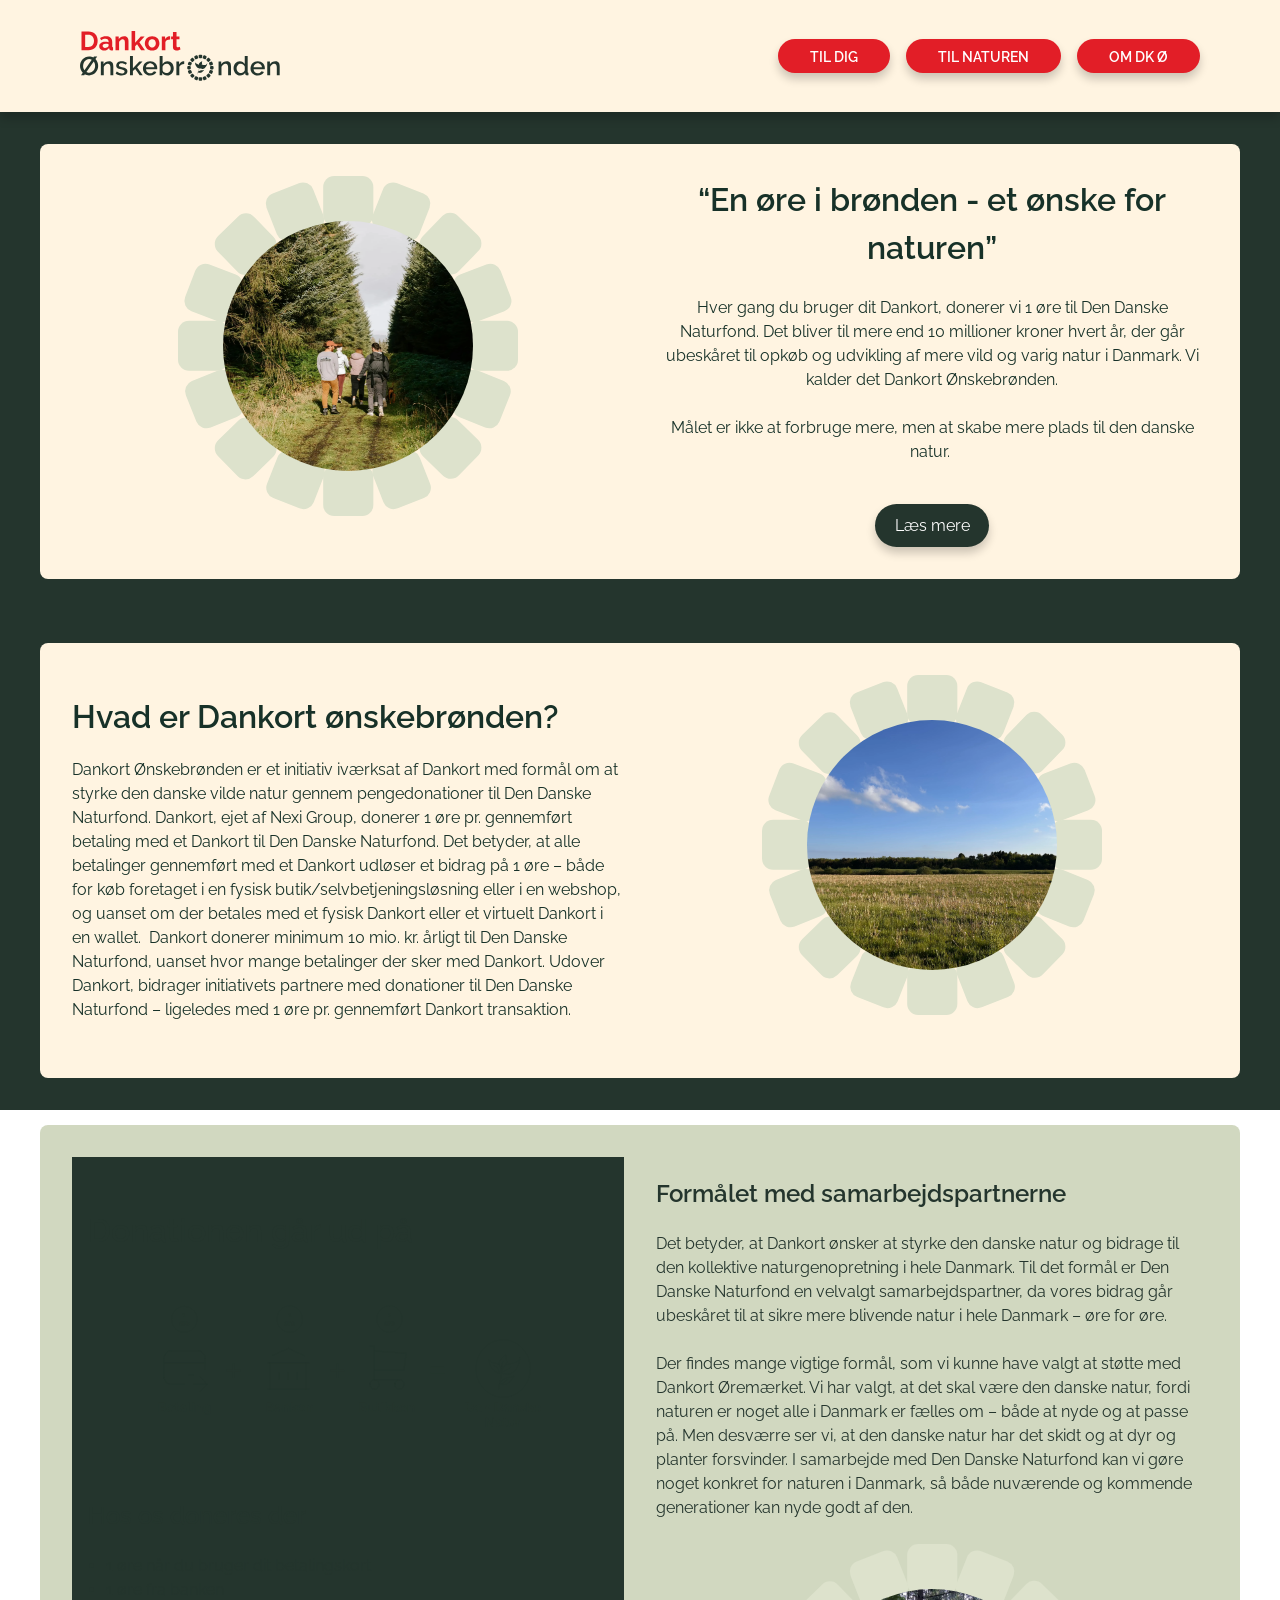
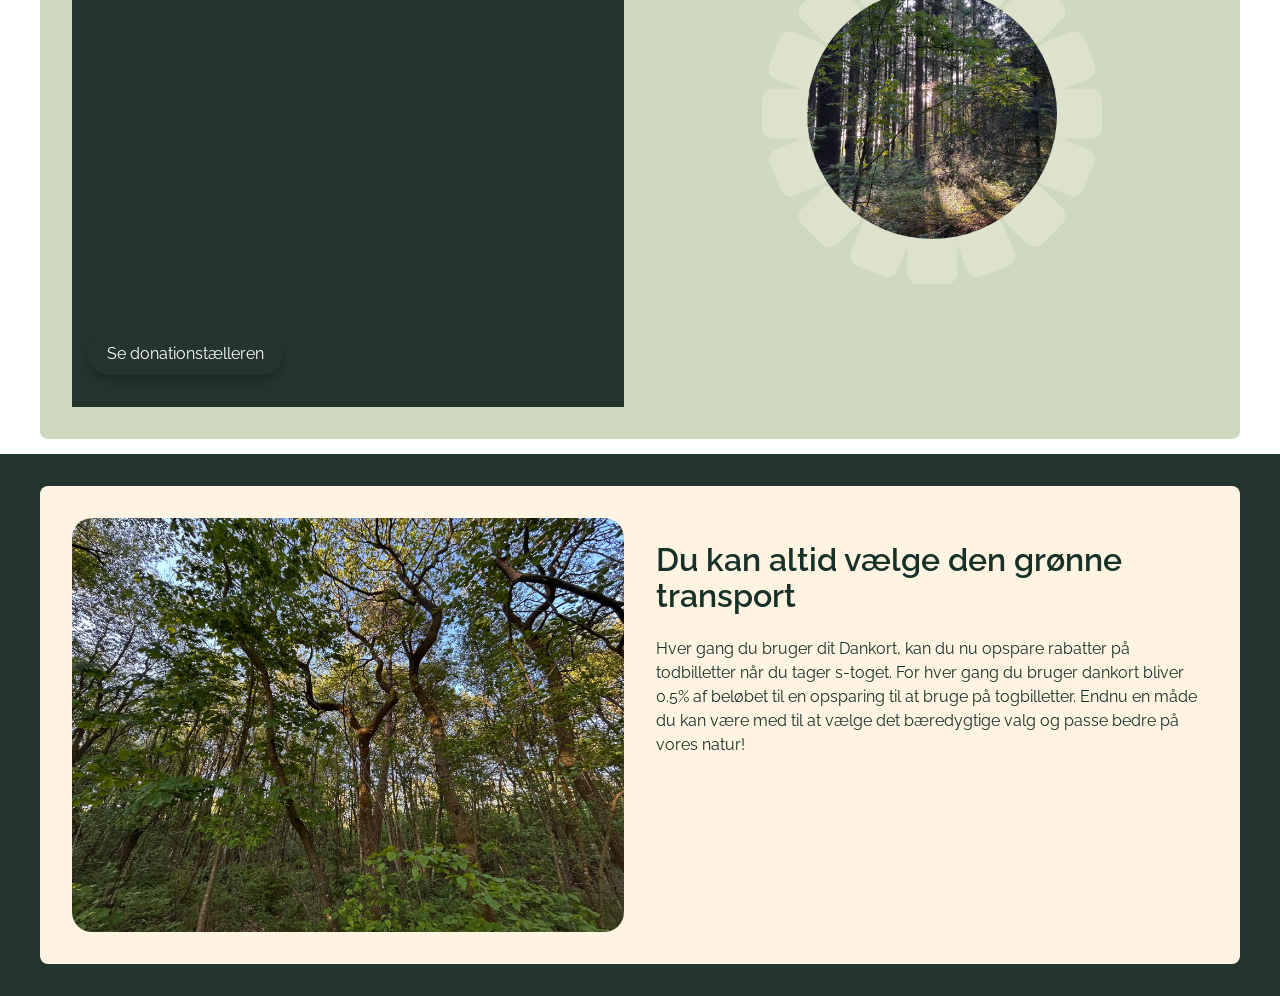
==== commit b08ab314: "rootret" ====
--- a/om-dk.html
+++ b/om-dk.html
@@ -9,6 +9,7 @@
     <link rel="stylesheet" href="css/global.css">
     <link rel="stylesheet" href="css/index.css">
     <link rel="stylesheet" href="css/omdk.css">
+    <link rel="stylesheet" href="css/style.css">
 
 
     <script src="js/main.js" defer></script>
@@ -227,70 +228,4 @@
         </section>
 
     </main>
-
-    <footer>
-        <section class="footerindhold">
-
-            <section class="footervenstre">
-                <img class="footer-logo" src="img/logo.svg" alt="logo">
-
-                <h3>Sociale medier</h3>
-                <p>Find vores bedste bud på aktiviteter med venner og familie på vores sociale medier.</p>
-
-                <div class="socials">
-                    <a href="https://www.instagram.com/dankort.danmark/">
-                        <img src="img/tiktokikon.svg" alt="tiktok">
-                        DKØnskebrønden
-                    </a>
-
-                    <a href="https://www.instagram.com/dankort.danmark/">
-                        <img src="img/instagramikon.svg" alt="instagram">
-                        DKØnskebrønden
-                    </a>
-                </div>
-            </section>
-
-            <section class="footerhoejre">
-                <div class="kontakt-osv">
-
-                    <div>
-                        <h3>Om Dankort</h3>
-                        <ul>
-                            <li><a href="https://dankort.dk/dankort">Dankort</a></li>
-                            <li><a href="https://dankort.dk/logo-og-billeder">Download logoer</a></li>
-                        </ul>
-                    </div>
-
-                    <div>
-                        <h3>Kontakt</h3>
-                        <ul>
-                            <li><a href="https://dankort.dk/kontakt-salg">Kontakt Salg</a></li>
-                            <li><a href="https://dankort.dk/kontakt-erhverv">Kontakt Kundeservice</a></li>
-                            <li><a href="https://dankort.dk/support-erhverv">Support Erhverv</a></li>
-                            <li><a href="https://dankort.dk/support-privat">Support Privat</a></li>
-                        </ul>
-                    </div>
-
-                    <div>
-                        <h3>Politikker</h3>
-                        <ul>
-                            <li><a
-                                    href="https://www.nets.eu/GDPR/Pages/Privacy-notice-for-nets.aspx">Privatlivspolitikker</a>
-                            </li>
-                            <li><a href="https://www.nets.eu/dk-da/Pages/cookie-policy.aspx">Cookies</a></li>
-                            <li><a href="https://support.nets.eu/da-DK/article/general-nexi-group-statement">AEE
-                                    regulativ</a></li>
-                        </ul>
-                    </div>
-
-                </div>
-
-                <div class="footer-billeder">
-                    <img src="img/dankortmaerke.svg" alt="dankortmærke">
-                    <img src="img/onskebrondslogan.svg" alt="ønskebrøndslogan">
-                </div>
-            </section>
-
-        </section>
-    </footer>
 </body>
--- a/css/global.css
+++ b/css/global.css
@@ -12,8 +12,8 @@
   justify-content: space-between;
   align-items: center;
 
-  background-color: #fff4e1;
-  box-shadow: 0px 6px 10px rgba(0, 0, 0, 0.2);
+  background-color: var(--secondary-color1);
+  box-shadow: var(--box-shadow-cta);
 }
 
 .logo img {
@@ -35,12 +35,12 @@
   width: 120%;
   height: 5px;
   border-radius: 5px;
-  background-color: #e21e26;
+  background-color: var(--accent-color1);
   margin-bottom: 8px;
-  box-shadow: 0px 6px 10px rgba(0, 0, 0, 0.2);
-}
-
-main section {
+  box-shadow: var(--box-shadow-cta);
+}
+
+section {
   min-height: 40vh;
   padding: 15px 16px;
 }
@@ -89,17 +89,17 @@
 .main-nav.active a {
   text-align: center;
   padding: 0.9rem 2rem;
-  border-radius: 999px;
-  background-color: #e21e26;
-  color: white;
+  border-radius: var(--border-radius-cta);
+  background-color: var(--accent-color1);
+  color: var(--accent-color2);
   text-decoration: none;
-  font-family: "Raleway", sans-serif;
-  font-weight: 600;
+  font-family: var(--font-family);
+  font-weight: var(--h2-font-weight);
 }
 .main-nav.active a:hover {
-  background-color: #c91820;
+  background-color: var(--accent-color1);
   transform: translateY(-2px);
-  box-shadow: 0px 12px 20px rgba(0, 0, 0, 0.22);
+  box-shadow: var(--box-shadow-cta);
 }
 
 .menu li:hover {
@@ -126,8 +126,8 @@
 
   font-family: var(--font-family);
   font-size: var(--paragraph-font-size);
-  background: #e21e26;
-  color: #ffffff;
+  background: var(--accent-color1);
+  color: var(--accent-color2);
 
   border-radius: 20px;
   width: 80%;
@@ -139,18 +139,18 @@
 #accept-btn {
   margin: 1rem auto 0 auto;
   padding: 0.6rem 1.2rem;
-
+  font-weight: var(--cta-font);
   justify-content: center;
   align-items: center;
   float: right;
 
   font-family: var(--font-family);
   font-size: var(--paragraph-font-size);
-  background-color: #fff4e1;
+  background-color: var(--secondary-color1);
   color: #000000;
 
   border: none;
-  border-radius: 30px;
+  border-radius: var(--border-radius-cta);
 }
 
 #accept-btn:hover,
@@ -160,7 +160,7 @@
   cursor: pointer;
 }
 
-/*************** FOOTER *********************/
+/***************FOOTER*********************/
 
 .footerindhold {
   display: flex;
@@ -172,29 +172,11 @@
   font-family: var(--font-family);
 }
 
-.footervenstre,
-.footerhoejre {
-  width: 100%;
-}
-
 .footerindhold h3 {
   margin-left: 35px;
-  margin-bottom: 5px;
-}
-
+}
 .footerindhold p {
   margin-left: 35px;
-  margin-bottom: 10px;
-}
-
-.footerindhold ul {
-  padding-left: 35px;
-  margin: 0;
-}
-
-.footerindhold li {
-  list-style: none;
-  margin-bottom: 0.5rem;
 }
 
 .footerindhold a {
@@ -205,44 +187,19 @@
 .footerindhold a:hover {
   text-decoration: underline;
 }
-
-.footer-logo {
-  max-width: 180px;
+.footerindhold li {
+  list-style: none;
+}
+
+.footerindhold img {
+  max-width: 50%;
   height: auto;
   margin-left: 35px;
   margin-top: 30px;
-  margin-bottom: 10px;
 }
 
 .socials {
-  display: flex;
-  flex-direction: column;
-  gap: 12px;
-  margin-left: 35px;
-}
-
-.socials a {
-  display: flex;
-  align-items: center;
-  gap: 10px;
-}
-
-.socials img {
-  width: 24px;
-  height: 24px;
-  margin: 0;
-}
-
-.footer-billeder {
-  margin-left: 35px;
-  margin-top: 2rem;
-}
-
-.footer-billeder img {
-  max-width: 180px;
-  height: auto;
-  display: block;
-  margin-bottom: 1rem;
+  display: block;
 }
 
 /********desktop header***********/
@@ -269,20 +226,20 @@
   .main-nav a {
     padding: 0.6em 2rem;
     border-radius: 999px;
-    background-color: #e21e26;
-    color: white;
+    background-color: var(--accent-color1);
+    color: var(--accent-color2);
     text-decoration: none;
     font-size: 0.9rem;
-    font-family: "Raleway", sans-serif;
+    font-family: var(--font-family);
     font-weight: 600;
 
-    box-shadow: 0px 6px 10px rgba(0, 0, 0, 0.2);
+    box-shadow: var(--box-shadow-cta);
 
     transition: 0.2s ease;
   }
 
   .main-nav a:hover {
-    background-color: #c91820;
+    background-color: var(--accent-color1);
     transform: translateY(-2px);
     box-shadow: 0px 12px 20px rgba(0, 0, 0, 0.22);
   }
@@ -298,31 +255,8 @@
     display: flex;
     gap: 2rem;
   }
-
-  /*************** DESKTOP FOOTER *********************/
-
-  .footerindhold {
-    flex-direction: row;
-    justify-content: space-between;
-    align-items: flex-start;
-    padding: 3rem 5rem;
-  }
-
-  .footervenstre,
-  .footerhoejre {
+  .footer-venstre,
+  .footer-hoejre {
     width: 48%;
   }
-
-  .kontakt-osv {
-    display: flex;
-    gap: 2rem;
-    justify-content: space-between;
-  }
-
-  .footer-billeder {
-    display: flex;
-    gap: 2rem;
-    align-items: center;
-    margin-left: 35px;
-  }
-}
+}
--- a/css/index.css
+++ b/css/index.css
@@ -17,7 +17,7 @@
 .hero {
   position: relative;
 
-  background-color: #24352d;
+  background-color: var(--primary-color);
 
   height: 65vh;
 
@@ -40,7 +40,7 @@
 .hero-img {
   width: 100%;
   height: 100%;
-  box-shadow: 0px 6px 10px rgba(0, 0, 0, 0.2);
+  box-shadow: var(--box-shadow-cta);
   object-fit: cover;
   border-radius: 5px;
 }
@@ -56,15 +56,15 @@
 
   z-index: 2;
 
-  color: white;
-
-  font-family: "Raleway", sans-serif;
+  color: var(--accent-color2);
+
+  font-family: var(--font-family);
 }
 
 /* overskrift */
 
 .hero-overlay h1 {
-  box-shadow: 0px 6px 10px rgba(0, 0, 0, 0.2);
+  box-shadow: var(--box-shadow-cta);
   font-size: 2.5rem;
 
   line-height: 0.95;
@@ -78,9 +78,9 @@
 /* tekst */
 
 .hero-overlay p {
-  box-shadow: 0px 6px 10px rgba(0, 0, 0, 0.2);
+  box-shadow: var(--box-shadow-cta);
   font-size: 1rem;
-  font-weight: 600;
+  font-weight: var(--font-weight-cta);
 
   line-height: 1.4;
 
@@ -98,26 +98,22 @@
 
   padding: 0.8rem 1.5rem;
 
-  background-color: #24352d;
-  color: white;
-
-  border-radius: 999px;
+  background-color: var(--secondary-color2);
+  color: var(--primary-color);
+
+  border-radius: 20px;
 
   text-decoration: none;
-
+  font-weight: var(--font-weight);
   font-size: 1rem;
-
-  box-shadow: 0px 6px 10px rgba(0, 0, 0, 0.2);
+  box-shadow: var(--box-shadow-cta);
 
   transition: 0.2s ease;
 }
 
 .hero-btn:hover {
-  background-color: #1e2a24;
-
-  transform: translateY(-2px);
-
-  box-shadow: 0px 12px 20px rgba(0, 0, 0, 0.22);
+  transform: var(--transform-hover);
+  box-shadow: var(--box-shadow-cta);
 }
 
 /*********donation*******/
@@ -137,7 +133,7 @@
 }
 
 .donation-card h2 {
-  font-family: "Raleway", sans-serif;
+  font-family: var(--font-family);
   font-size: 2rem;
   margin-bottom: 3rem;
 }
@@ -278,20 +274,19 @@
   margin: 1rem auto 0 auto;
 
   padding: 0.6rem 1.2rem;
-
+  font-weight: var(--font-weight);
   background-color: #e21e26;
   color: white;
 
-  border-radius: 999px;
+  border-radius: 20px;
   text-decoration: none;
 
   box-shadow: 0px 6px 10px rgba(0, 0, 0, 0.2);
   transition: 0.2s ease;
 }
 .fordele-btn:hover {
-  background-color: #c91820;
   transform: translateY(-2px);
-  box-shadow: 0px 12px 20px rgba(0, 0, 0, 0.22);
+  box-shadow: var(--box-shadow-cta);
 }
 
 /*********kort************/
@@ -323,8 +318,8 @@
   margin: 0 auto;
   padding: 3rem;
   border-radius: 20px;
-  background-color: #fff4e1;
-  color: #24352d;
+  background-color: var(--secondary-color1);
+  color: var(--primary-color);
 }
 
 .vejle img {
@@ -343,20 +338,19 @@
   margin: 1rem auto 0 auto;
 
   padding: 0.6rem 1.2rem;
-
   background-color: #e21e26;
   color: white;
 
-  border-radius: 999px;
+  border-radius: 20px;
   text-decoration: none;
 
   box-shadow: 0px 6px 10px rgba(0, 0, 0, 0.2);
   transition: 0.2s ease;
 }
+
 .kort-btn:hover {
-  background-color: #c91820;
   transform: translateY(-2px);
-  box-shadow: 0px 12px 20px rgba(0, 0, 0, 0.22);
+  box-shadow: var(--box-shadow-cta);
 }
 
 .dkmap img {
@@ -415,9 +409,10 @@
   padding: 0.6rem 1.2rem;
 
   background-color: #a8b9a3;
-  color: white;
-
-  border-radius: 999px;
+  color: var(--primary-color);
+  font-weight: bold;
+
+  border-radius: 20px;
   text-decoration: none;
 
   box-shadow: 0px 6px 10px rgba(0, 0, 0, 0.2);
@@ -425,9 +420,8 @@
 }
 
 .apple-btn:hover {
-  background-color: #a1bb99;
   transform: translateY(-2px);
-  box-shadow: 0px 12px 20px rgba(0, 0, 0, 0.22);
+  box-shadow: var(--box-shadow-cta);
 }
 
 /******samarbejdspartnere**********/
--- a/css/style.css
+++ b/css/style.css
@@ -0,0 +1,78 @@
+:root {
+  /****** Colors  ******/
+  --primary-color: #24352d;
+  --secondary-color1: #fff4e1;
+  --secondary-color2: #dde2cc;
+  --accent-color1: #e21e27;
+  --accent-color2: #ffffff;
+
+  /****** Typography  ******/
+  /*font*/
+  --font-family: "raleway", sans-serif;
+
+  /*sizes*/
+  --h1-font-size: 48px;
+  --h2-font-size: 32px;
+  --h3-font-size: 24px;
+  --h4-font-size: 19px;
+  --paragraph-font-size: 16px;
+  --imagetext-font-size: 14px;
+
+  /*weights*/
+  --h1-font-weight: 700;
+  --h2-font-weight: 600;
+  --h3-font-weight: 500;
+  --h4-font-weight: 500;
+  --paragraph-font-weight: 400;
+  --imagetext-font-weight: 300;
+
+  /*spacing*/
+  --line-height: 1.5;
+
+  /************************************* STANDARD BUTTON ELEMENTS **************************************************/
+  --display-cta: inline-block;
+  --margin-top-cta: 1rem;
+  --padding-cta: 6rem 1.2rem;
+  --border-radius-cta: 20px;
+  --text-decoration-cta: none;
+
+  --box-shadow-cta: 0px 6px 10px rgba(0, 0, 0, 0.2);
+  --transition-cta: all 0.2s ease;
+  --allign-self-cta: flex-start;
+  --font-weight-cta: 500;
+
+  /****************************************** BUTTON STYLES ************************************************/
+
+  /*************** Læs mere knap, Se mere knap, Her knap røde *******************/
+  --button-bg-color1: #e21e26;
+  --button-text-color1: #ffffff;
+
+  /*Hover effects*/
+  --hover-color: #e21e26;
+  --hover-bg-color: #fff4e1;
+  --hover-duration: 0.3s;
+
+  /*******************Dankort knapper lysegrønne *******************/
+  --button-bg-color2: #dde2cc;
+  --button-text-color2: #24352d;
+
+  /*Hover effects*/
+  --transform-hover: translateY(-2px);
+  --cta-box-shadow: 0px 12px 20px rgba(0, 0, 0, 0.22);
+
+  /*******************læs mere her knap 1 mørkegrøn *******************/
+  --button-bg-color2: #24352d;
+  --button-text-color2: #dde2cc;
+
+  /*Hover effects*/
+  --transform-hover: translateY(-2px);
+  --cta-box-shadow: 0px 12px 20px rgba(0, 0, 0, 0.22);
+
+  /*******************læs mere her knap 2 lysgrøn *******************/
+  --button-bg-color3: #dde2cc;
+  --button-text-color3: #24352d;
+
+  /*Hover effects*/
+  --transform-hover: translateY(-2px);
+  --cta-box-shadow: 0px 12px 20px rgba(0, 0, 0, 0.22);
+}
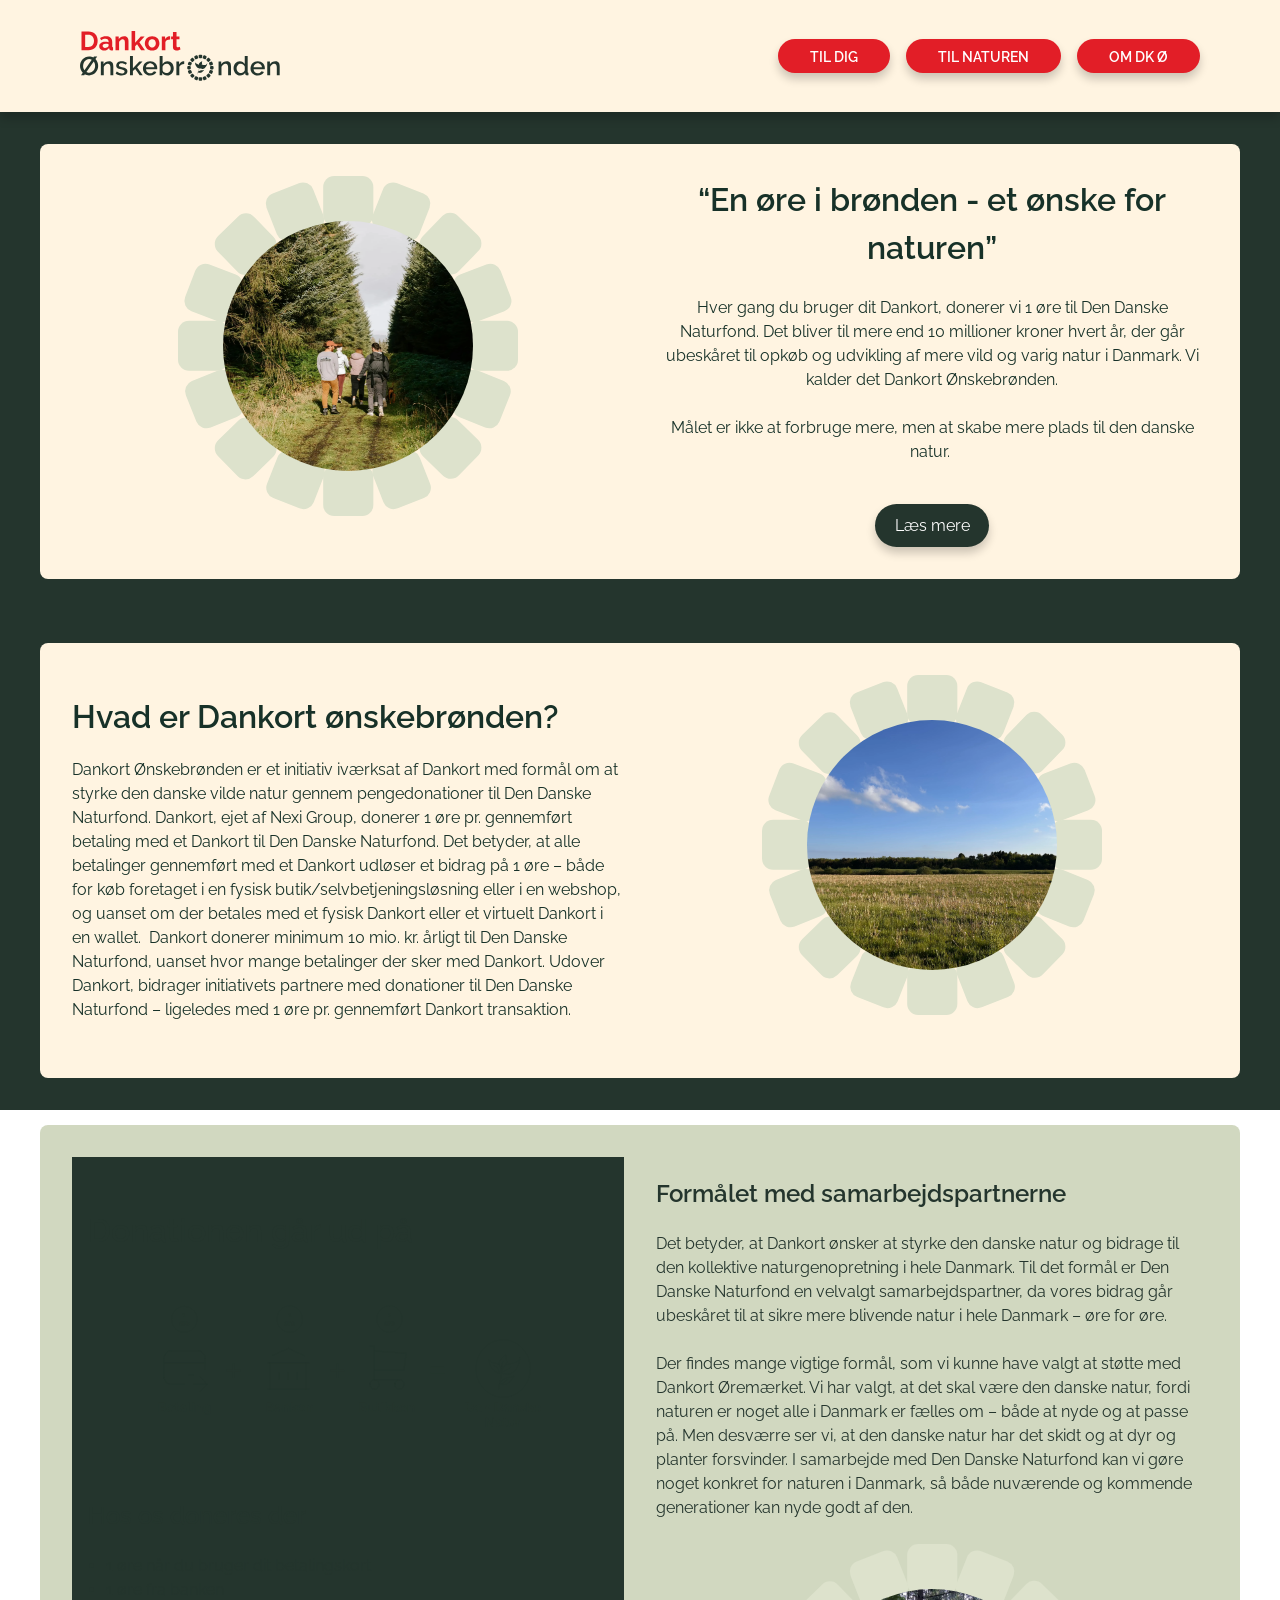
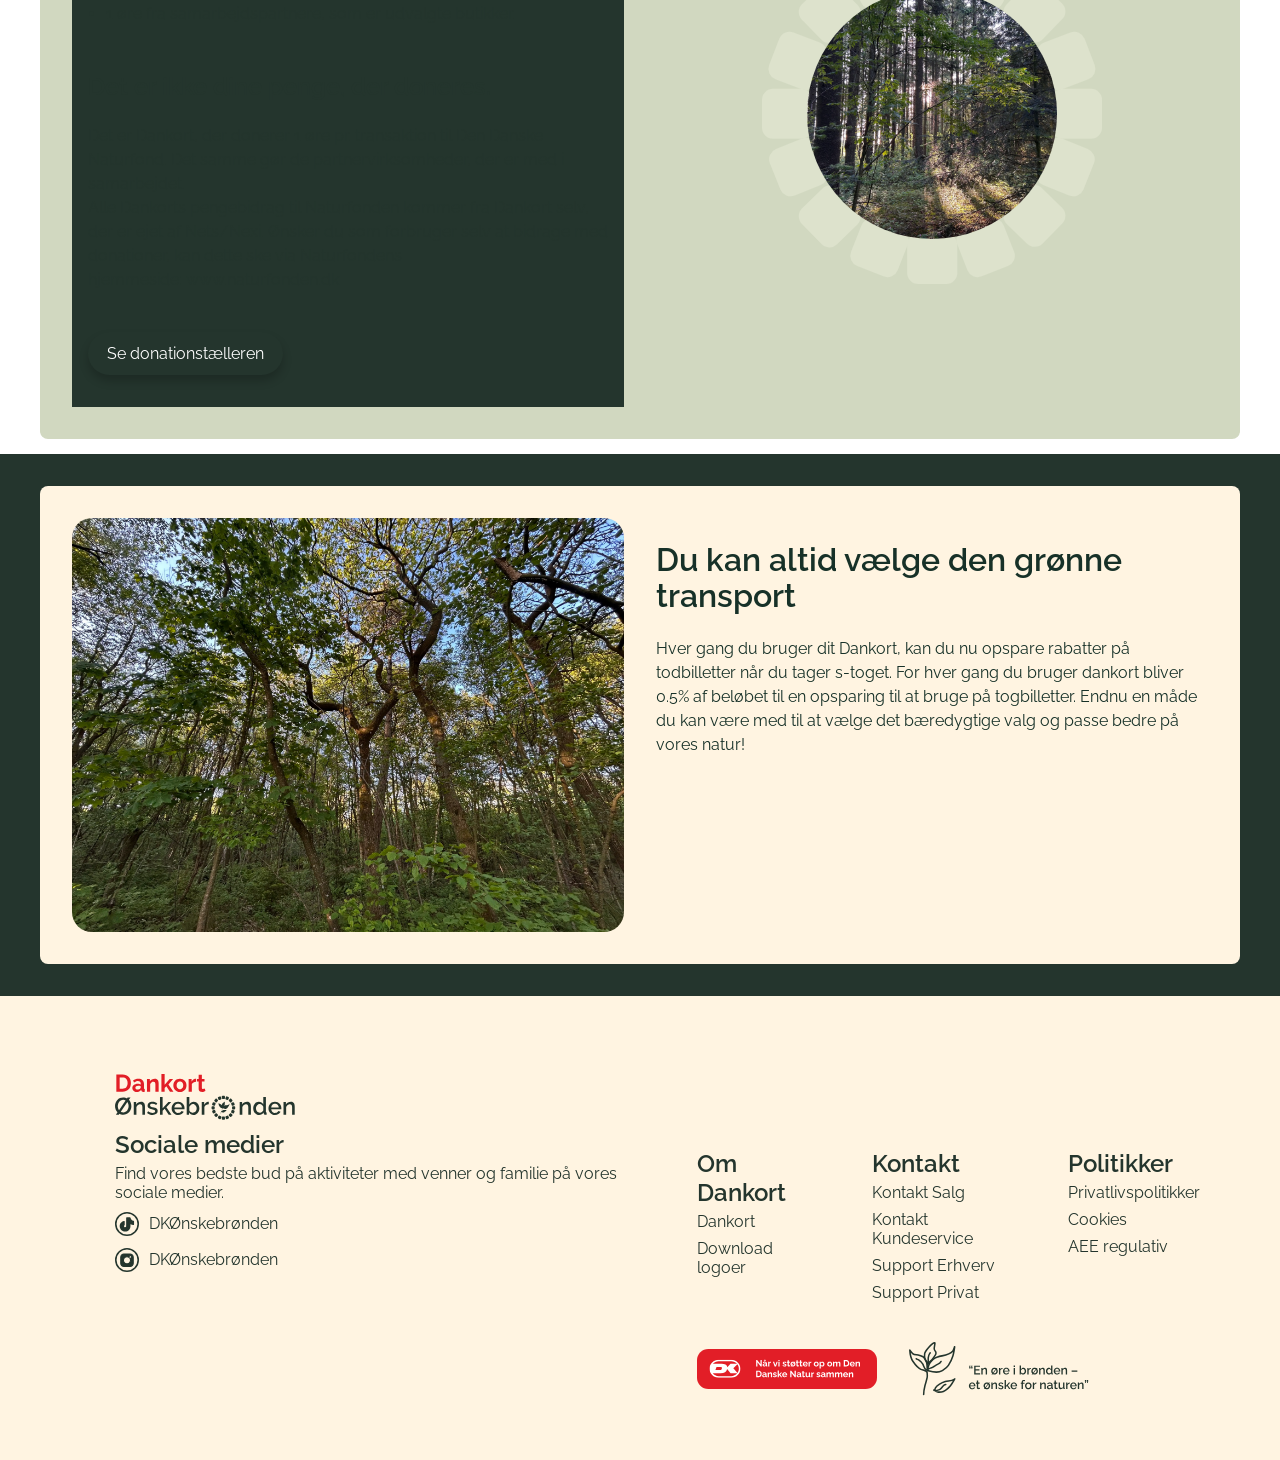
==== commit 597444dd: "Merge pull request #30 from victorhappe/rootfixes rootret" ====
--- a/om-dk.html
+++ b/om-dk.html
@@ -228,4 +228,70 @@
         </section>
 
     </main>
+
+    <footer>
+        <section class="footerindhold">
+
+            <section class="footervenstre">
+                <img class="footer-logo" src="img/logo.svg" alt="logo">
+
+                <h3>Sociale medier</h3>
+                <p>Find vores bedste bud på aktiviteter med venner og familie på vores sociale medier.</p>
+
+                <div class="socials">
+                    <a href="https://www.instagram.com/dankort.danmark/">
+                        <img src="img/tiktokikon.svg" alt="tiktok">
+                        DKØnskebrønden
+                    </a>
+
+                    <a href="https://www.instagram.com/dankort.danmark/">
+                        <img src="img/instagramikon.svg" alt="instagram">
+                        DKØnskebrønden
+                    </a>
+                </div>
+            </section>
+
+            <section class="footerhoejre">
+                <div class="kontakt-osv">
+
+                    <div>
+                        <h3>Om Dankort</h3>
+                        <ul>
+                            <li><a href="https://dankort.dk/dankort">Dankort</a></li>
+                            <li><a href="https://dankort.dk/logo-og-billeder">Download logoer</a></li>
+                        </ul>
+                    </div>
+
+                    <div>
+                        <h3>Kontakt</h3>
+                        <ul>
+                            <li><a href="https://dankort.dk/kontakt-salg">Kontakt Salg</a></li>
+                            <li><a href="https://dankort.dk/kontakt-erhverv">Kontakt Kundeservice</a></li>
+                            <li><a href="https://dankort.dk/support-erhverv">Support Erhverv</a></li>
+                            <li><a href="https://dankort.dk/support-privat">Support Privat</a></li>
+                        </ul>
+                    </div>
+
+                    <div>
+                        <h3>Politikker</h3>
+                        <ul>
+                            <li><a
+                                    href="https://www.nets.eu/GDPR/Pages/Privacy-notice-for-nets.aspx">Privatlivspolitikker</a>
+                            </li>
+                            <li><a href="https://www.nets.eu/dk-da/Pages/cookie-policy.aspx">Cookies</a></li>
+                            <li><a href="https://support.nets.eu/da-DK/article/general-nexi-group-statement">AEE
+                                    regulativ</a></li>
+                        </ul>
+                    </div>
+
+                </div>
+
+                <div class="footer-billeder">
+                    <img src="img/dankortmaerke.svg" alt="dankortmærke">
+                    <img src="img/onskebrondslogan.svg" alt="ønskebrøndslogan">
+                </div>
+            </section>
+
+        </section>
+    </footer>
 </body>
--- a/css/global.css
+++ b/css/global.css
@@ -40,7 +40,7 @@
   box-shadow: var(--box-shadow-cta);
 }
 
-section {
+main section {
   min-height: 40vh;
   padding: 15px 16px;
 }
@@ -160,7 +160,7 @@
   cursor: pointer;
 }
 
-/***************FOOTER*********************/
+/*************** FOOTER *********************/
 
 .footerindhold {
   display: flex;
@@ -172,11 +172,29 @@
   font-family: var(--font-family);
 }
 
+.footervenstre,
+.footerhoejre {
+  width: 100%;
+}
+
 .footerindhold h3 {
   margin-left: 35px;
-}
+  margin-bottom: 5px;
+}
+
 .footerindhold p {
   margin-left: 35px;
+  margin-bottom: 10px;
+}
+
+.footerindhold ul {
+  padding-left: 35px;
+  margin: 0;
+}
+
+.footerindhold li {
+  list-style: none;
+  margin-bottom: 0.5rem;
 }
 
 .footerindhold a {
@@ -187,19 +205,44 @@
 .footerindhold a:hover {
   text-decoration: underline;
 }
-.footerindhold li {
-  list-style: none;
-}
-
-.footerindhold img {
-  max-width: 50%;
+
+.footer-logo {
+  max-width: 180px;
   height: auto;
   margin-left: 35px;
   margin-top: 30px;
+  margin-bottom: 10px;
 }
 
 .socials {
+  display: flex;
+  flex-direction: column;
+  gap: 12px;
+  margin-left: 35px;
+}
+
+.socials a {
+  display: flex;
+  align-items: center;
+  gap: 10px;
+}
+
+.socials img {
+  width: 24px;
+  height: 24px;
+  margin: 0;
+}
+
+.footer-billeder {
+  margin-left: 35px;
+  margin-top: 2rem;
+}
+
+.footer-billeder img {
+  max-width: 180px;
+  height: auto;
   display: block;
+  margin-bottom: 1rem;
 }
 
 /********desktop header***********/
@@ -255,8 +298,31 @@
     display: flex;
     gap: 2rem;
   }
-  .footer-venstre,
-  .footer-hoejre {
+
+  /*************** DESKTOP FOOTER *********************/
+
+  .footerindhold {
+    flex-direction: row;
+    justify-content: space-between;
+    align-items: flex-start;
+    padding: 3rem 5rem;
+  }
+
+  .footervenstre,
+  .footerhoejre {
     width: 48%;
   }
-}
+
+  .kontakt-osv {
+    display: flex;
+    gap: 2rem;
+    justify-content: space-between;
+  }
+
+  .footer-billeder {
+    display: flex;
+    gap: 2rem;
+    align-items: center;
+    margin-left: 35px;
+  }
+}
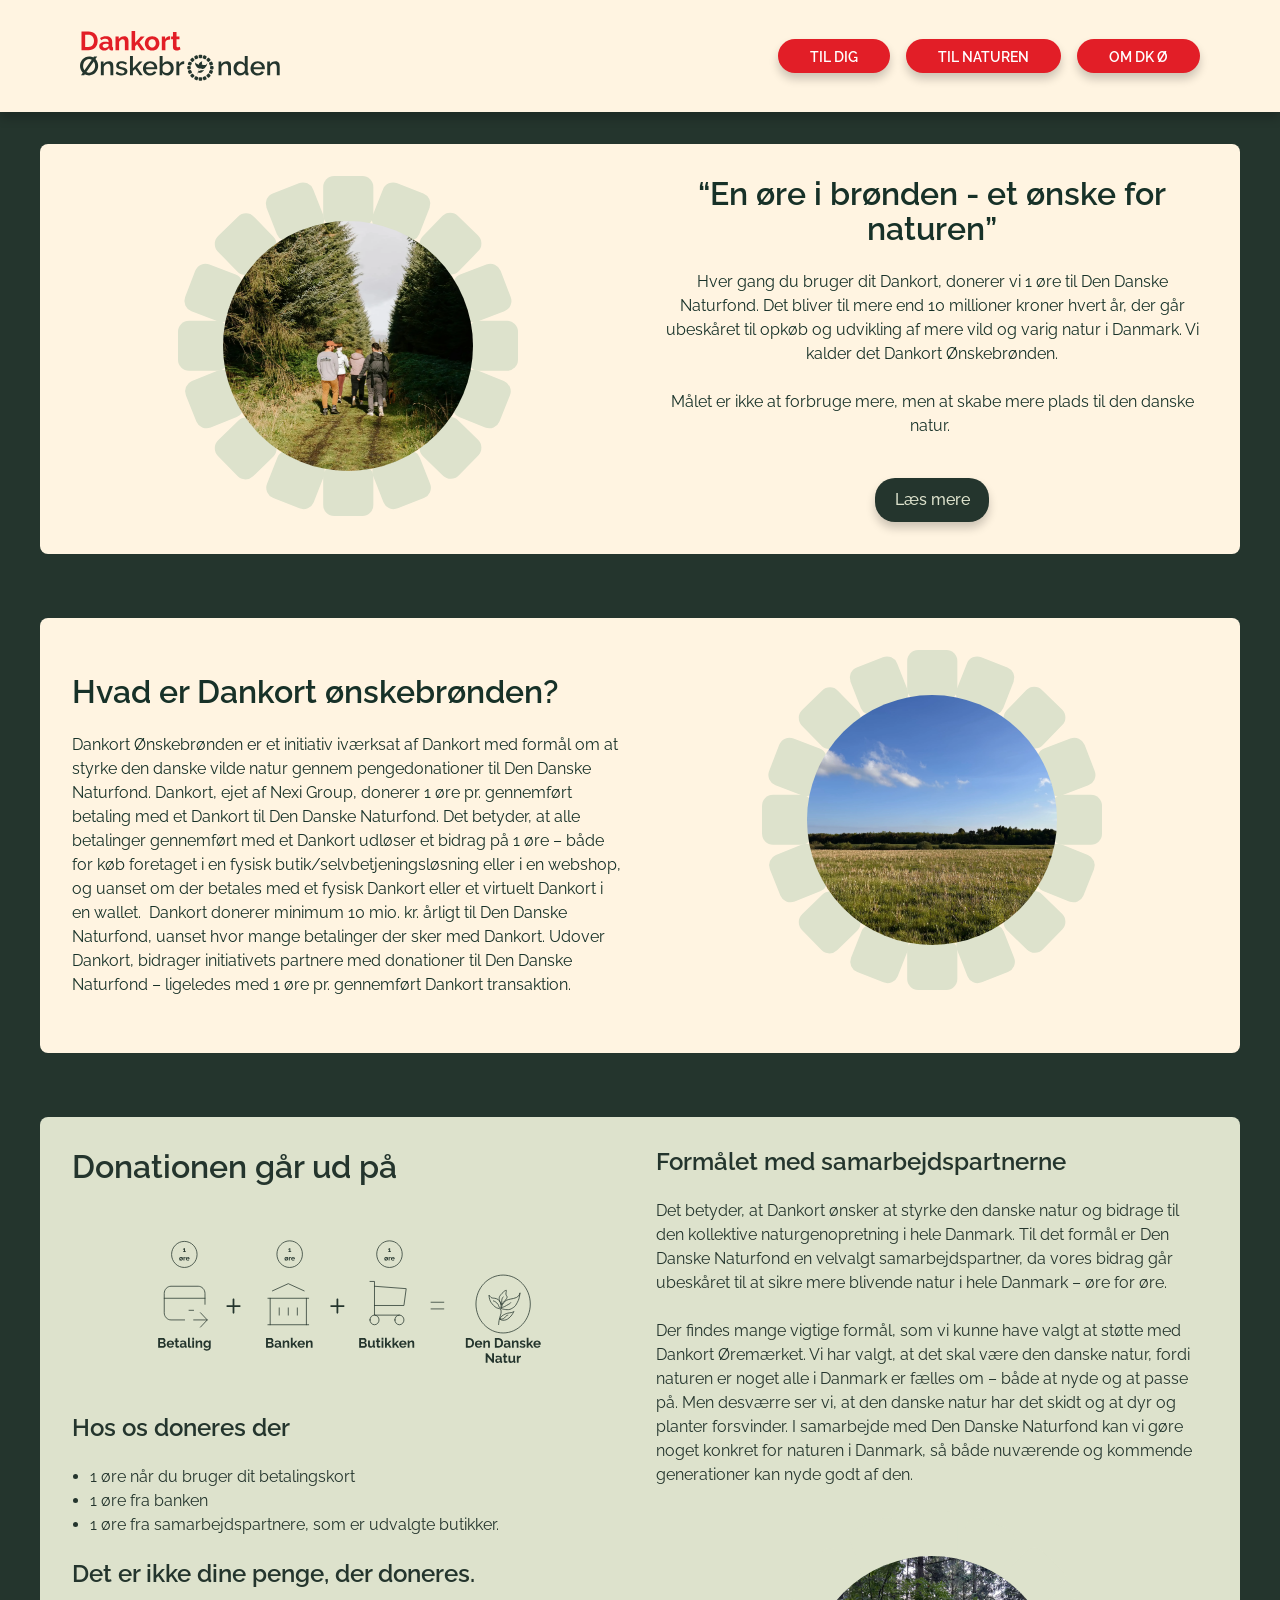
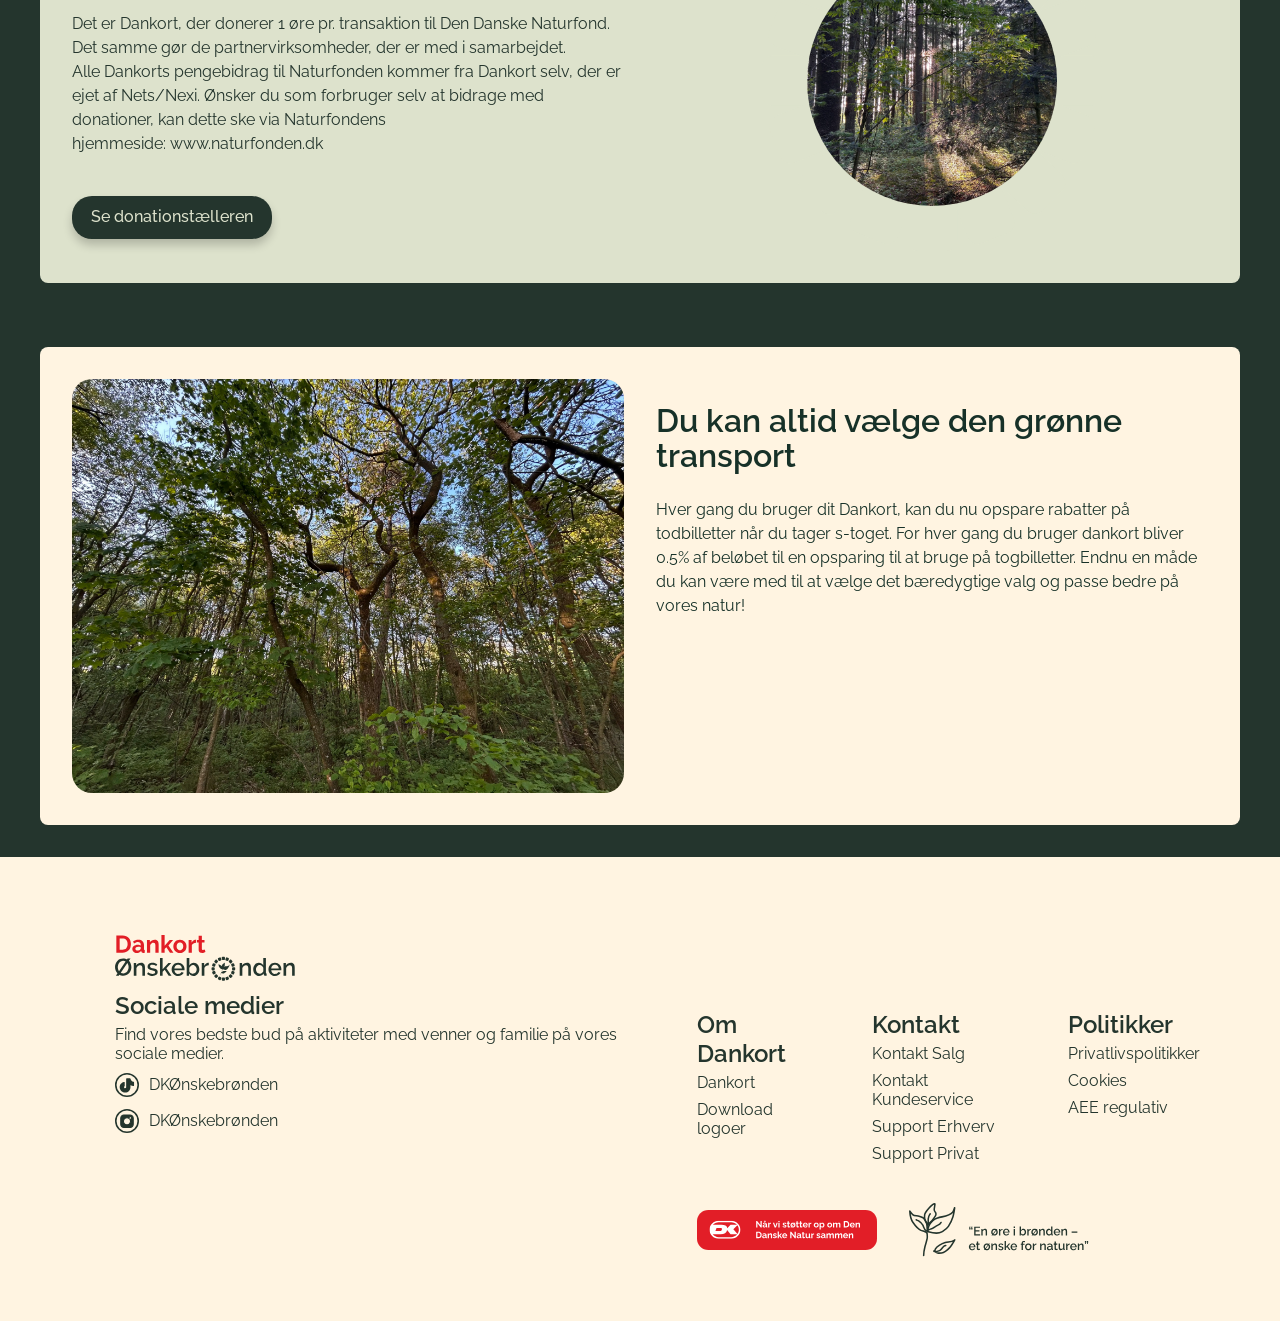
==== commit bd32d8f2: "stylerettelserrootoghref" ====
--- a/om-dk.html
+++ b/om-dk.html
@@ -19,6 +19,10 @@
     <link rel="preconnect" href="https://fonts.gstatic.com" crossorigin>
     <link href="https://fonts.googleapis.com/css2?family=Raleway:ital,wght@0,100..900;1,100..900&display=swap"
         rel="stylesheet">
+    <link rel="apple-touch-icon" sizes="180x180" href="img/favikonapple-touch-icon.png">
+    <link rel="icon" type="image/png" sizes="32x32" href="img/favikon/favicon-32x32.png">
+    <link rel="icon" type="image/png" sizes="16x16" href="img/favikon/favicon-16x16.png">
+    <!-- /* <link rel="manifest" href="/site.webmanifest">*/ -->
 </head>
 
 <body>
@@ -117,13 +121,10 @@
             </div>
         </section>
 
-        <section class="donationen-går-ud-pa">
-
-            <div class="container">
-
+        <section class="donationen-gar-ud-pa" id="donationen-gar-ud-pa">
+            <div class="container">
                 <div class="card-style-gronbaggrund">
-
-                    <div id="donationen-går-ud-pa">
+                    <div>
                         <h2>Donationen går ud på</h2>
                         <div class="kredslob">
                             <img src="img/kredslobgron.svg" alt="kredslobgron">
@@ -151,7 +152,7 @@
                             selv at bidrage med donationer, kan dette ske via Naturfondens
                             hjemmeside: www.naturfonden.dk
                         </p>
-                        <a href="til-naturen.html" class="omdk-btn">Se donationstælleren</a>
+                        <a href="til-naturen.html#donationstaller" class="omdk-btn">Se donationstælleren</a>
                     </div>
                     <div>
                         <h3>Formålet med samarbejdspartnerne</h3>
--- a/css/global.css
+++ b/css/global.css
@@ -139,7 +139,7 @@
 #accept-btn {
   margin: 1rem auto 0 auto;
   padding: 0.6rem 1.2rem;
-  font-weight: var(--cta-font);
+  font-weight: var(--font-weight-cta);
   justify-content: center;
   align-items: center;
   float: right;
--- a/css/index.css
+++ b/css/index.css
@@ -104,7 +104,7 @@
   border-radius: 20px;
 
   text-decoration: none;
-  font-weight: var(--font-weight);
+  font-weight: var(--font-weight-cta);
   font-size: 1rem;
   box-shadow: var(--box-shadow-cta);
 
@@ -113,7 +113,7 @@
 
 .hero-btn:hover {
   transform: var(--transform-hover);
-  box-shadow: var(--box-shadow-cta);
+  box-shadow: var(--cta-box-shadow);
 }
 
 /*********donation*******/
@@ -245,7 +245,7 @@
 
   border-radius: 50%;
 
-  background-color: #d1d8c0;
+  background-color: #dde2cc;
 
   display: flex;
   justify-content: center;
@@ -270,11 +270,10 @@
   align-items: center;
 
   width: fit-content;
-
+  font-weight: var(--font-weight-cta);
   margin: 1rem auto 0 auto;
 
   padding: 0.6rem 1.2rem;
-  font-weight: var(--font-weight);
   background-color: #e21e26;
   color: white;
 
@@ -286,7 +285,7 @@
 }
 .fordele-btn:hover {
   transform: translateY(-2px);
-  box-shadow: var(--box-shadow-cta);
+  box-shadow: var(--cta-box-shadow);
 }
 
 /*********kort************/
@@ -334,7 +333,7 @@
   align-items: center;
 
   width: fit-content;
-
+  font-weight: var(--font-weight-cta);
   margin: 1rem auto 0 auto;
 
   padding: 0.6rem 1.2rem;
@@ -350,7 +349,7 @@
 
 .kort-btn:hover {
   transform: translateY(-2px);
-  box-shadow: var(--box-shadow-cta);
+  box-shadow: var(--cta-box-shadow);
 }
 
 .dkmap img {
@@ -408,9 +407,9 @@
 
   padding: 0.6rem 1.2rem;
 
-  background-color: #a8b9a3;
+  background-color: #dde2cc;
   color: var(--primary-color);
-  font-weight: bold;
+  font-weight: var(--font-weight-cta);
 
   border-radius: 20px;
   text-decoration: none;
@@ -421,7 +420,7 @@
 
 .apple-btn:hover {
   transform: translateY(-2px);
-  box-shadow: var(--box-shadow-cta);
+  box-shadow: var(--cta-box-shadow);
 }
 
 /******samarbejdspartnere**********/
--- a/css/omdk.css
+++ b/css/omdk.css
@@ -94,10 +94,10 @@
   margin-top: 1rem;
   padding: 0.6rem 1.2rem;
 
-  background-color: #24352d;
-  color: white;
-
-  border-radius: 999px;
+  background-color: var(--primary-color);
+  color: var(--secondary-color2);
+  font-weight: var(--font-weight-cta);
+  border-radius: var(--border-radius-cta);
   text-decoration: none;
 
   box-shadow: 0px 6px 10px rgba(0, 0, 0, 0.2);
@@ -105,16 +105,20 @@
 }
 
 .omdk-btn:hover {
-  background-color: #1e2a24;
   transform: translateY(-2px);
   box-shadow: 0px 12px 20px rgba(0, 0, 0, 0.22);
 }
 /* sections style */
 .first-section-omdk,
 #hvad-er-dankort-onskebronden,
-#donationen-går-ud-pa,
-#grontransport {
-  background-color: #24352d;
+#grontransport,
+.donationen-gar-ud-pa {
+  background-color: var(--primary-color);
+  padding: 2rem 1rem;
+}
+
+#donationen-gar-ud-pa {
+  background-color: var(--primary-color);
   padding: 2rem 1rem;
 }
 
@@ -140,8 +144,8 @@
 }
 
 .card-style-gronbaggrund {
-  background-color: #d1d8c0;
-  color: #24352d;
+  background-color: var(--secondary-color2);
+  color: var(--primary-color);
   row-gap: 3rem;
 }
 
@@ -153,7 +157,7 @@
   font-family: "Raleway", sans-serif;
 }
 
-.omdk-text h1 {
+.omdk-text h2 {
   line-height: 1.1;
 }
 
@@ -173,18 +177,17 @@
   margin-bottom: 1.5rem;
 }
 /*donationen-går-ud-pa*/
-.donationen-går-ud-pa h2,
-.donationen-går-ud-pa h3 {
-  margin-top: 1.5rem;
-  margin-bottom: 1.5rem;
-  line-height: 1.1;
-}
-
-.donationen-går-ud-pa li {
+.donationen-gar-ud-pa h2,
+.donationen-gar-ud-pa h3 {
+  margin-bottom: 1.5rem;
+  line-height: 1.1;
+}
+
+.donationen-gar-ud-pa li {
   margin-left: 18px;
 }
 
-.donationen-går-ud-pa p {
+.donationen-gar-ud-pa p {
   margin-top: 1.5rem;
   margin-bottom: 1.5rem;
 }
@@ -226,7 +229,7 @@
 
   .card-style-gronbaggrund {
     align-items: start;
-    background-color: #d1d8c0;
+    background-color: var(--secondary-color2);
     color: #24352d;
   }
 }
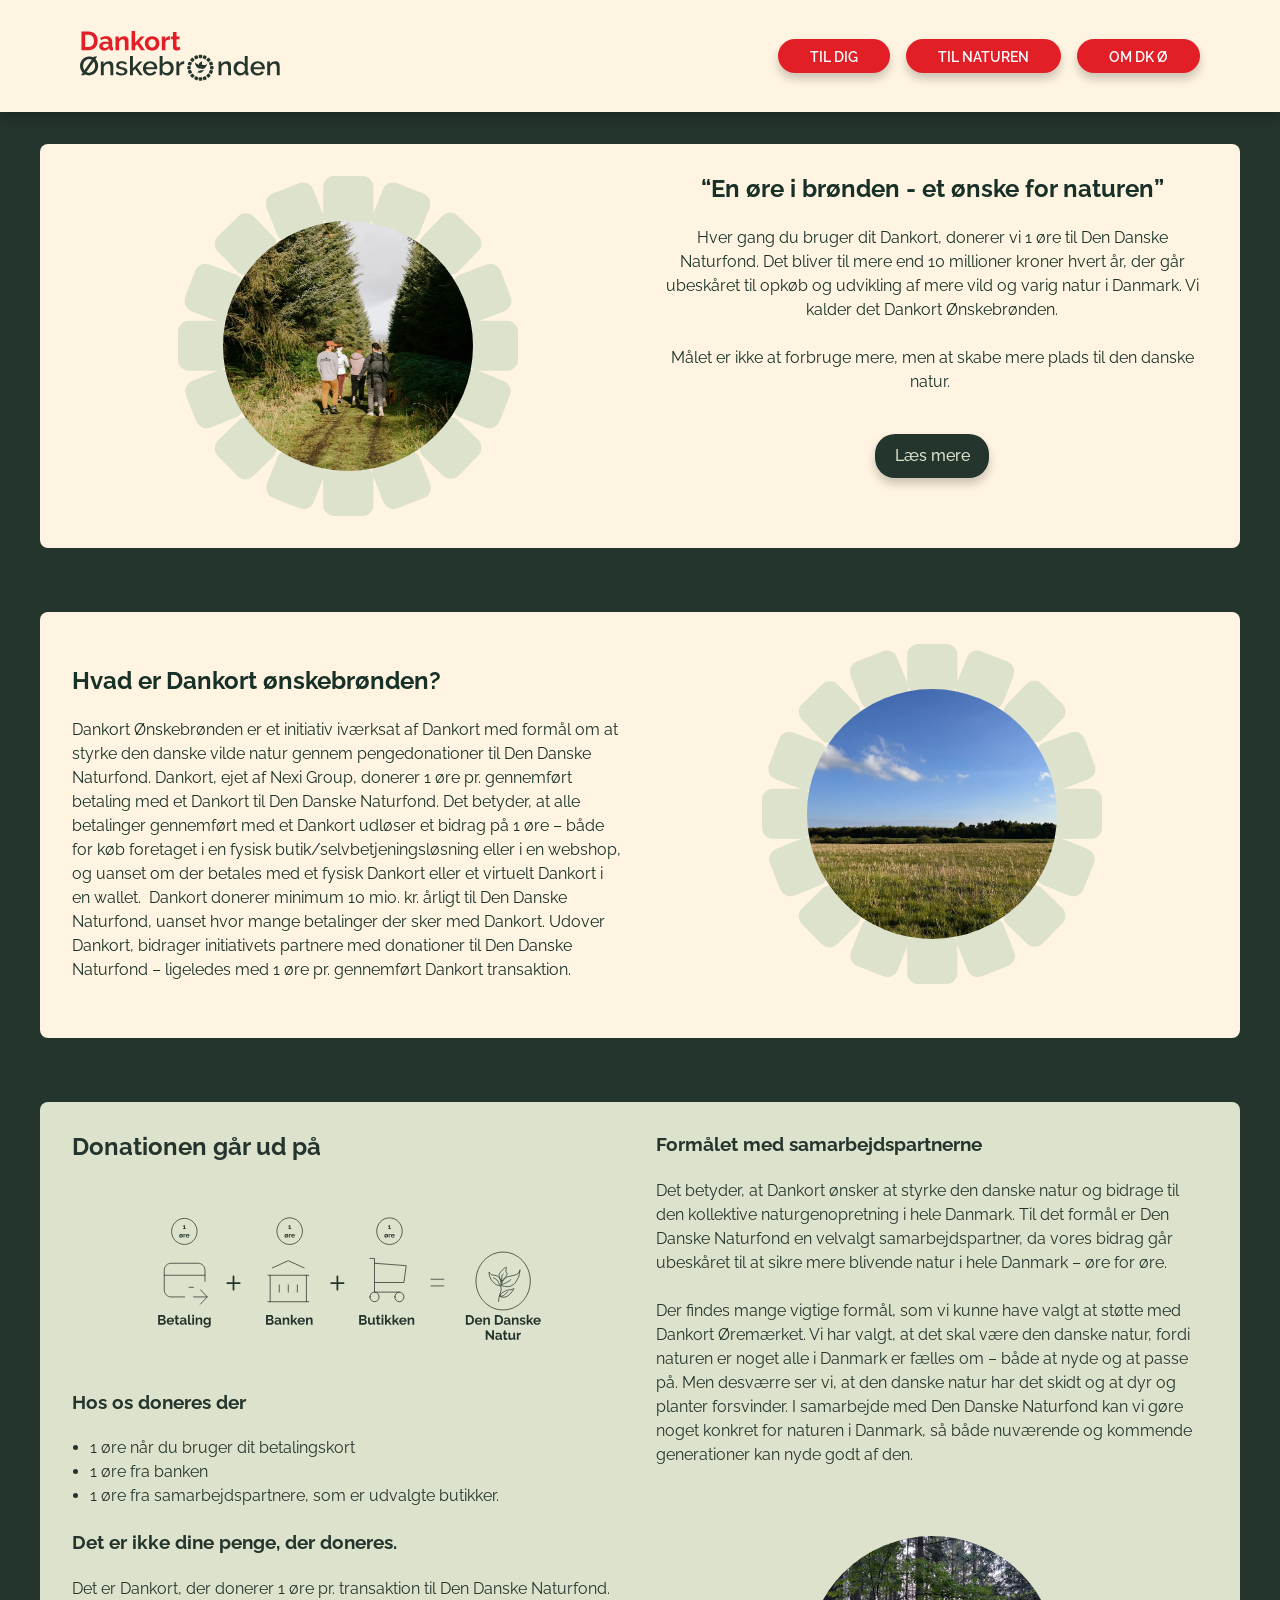
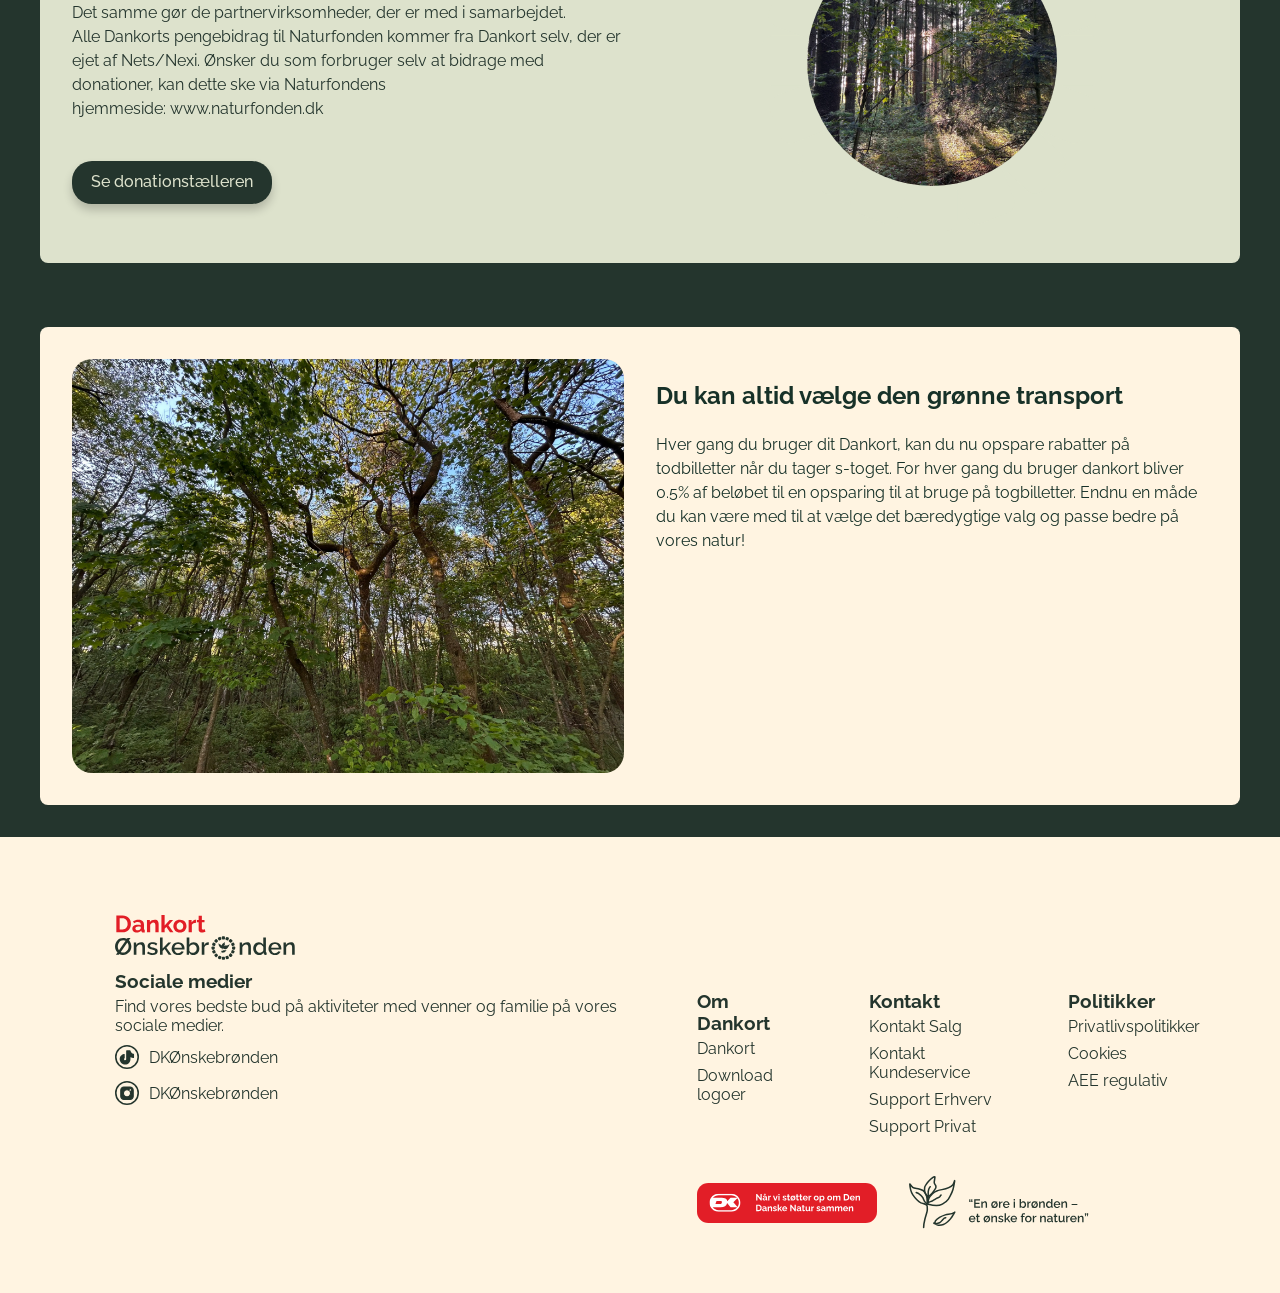
==== commit cd541353: "sidsterettelsersigne" ====
--- a/om-dk.html
+++ b/om-dk.html
@@ -2,6 +2,7 @@
 <html lang="da">
 
 <head>
+    <meta name="robots" content="noindex">
     <meta charset="UTF-8">
     <meta name="viewport" content="width=device-width, initial-scale=1.0">
     <title>Dankort Ønskebrønden</title>
@@ -12,8 +13,7 @@
     <link rel="stylesheet" href="css/style.css">
 
 
-    <script src="js/main.js" defer></script>
-    <script src="js/map.js" defer></script>
+
 
     <link rel="preconnect" href="https://fonts.googleapis.com">
     <link rel="preconnect" href="https://fonts.gstatic.com" crossorigin>
@@ -292,7 +292,10 @@
                     <img src="img/onskebrondslogan.svg" alt="ønskebrøndslogan">
                 </div>
             </section>
-
         </section>
     </footer>
-</body>+    <script src="js/main.js"></script>
+    <script src="js/map.js"></script>
+</body>
+
+</html>
--- a/css/index.css
+++ b/css/index.css
@@ -182,7 +182,7 @@
 
 /*******kredsløb*******/
 
-.koncept h1 {
+.koncept h2 {
   font-family: "Raleway", sans-serif;
   display: block;
   text-align: center;
--- a/css/omdk.css
+++ b/css/omdk.css
@@ -19,29 +19,6 @@
   text-align: left;
   font-family: "Raleway", sans-serif;
   line-height: 1.5;
-}
-
-h1 {
-  font-size: 48px;
-  font-weight: 700;
-}
-h2 {
-  font-size: 32px;
-  font-weight: 600;
-}
-h3 {
-  font-size: 24px;
-  font-weight: 600;
-}
-h4 {
-  font-size: 19px;
-  font-weight: 500;
-  line-height: 1;
-}
-
-p {
-  font-size: 16px;
-  font-weight: 400;
 }
 
 /*img og ramme*/
--- a/css/style.css
+++ b/css/style.css
@@ -11,15 +11,15 @@
   --font-family: "raleway", sans-serif;
 
   /*sizes*/
-  --h1-font-size: 48px;
-  --h2-font-size: 32px;
+  --h1-font-size: 2rem;
+  --h2-font-size: 1.5rem;
   --h3-font-size: 24px;
   --h4-font-size: 19px;
   --paragraph-font-size: 16px;
   --imagetext-font-size: 14px;
 
   /*weights*/
-  --h1-font-weight: 700;
+  --h1-font-weight: bold;
   --h2-font-weight: 600;
   --h3-font-weight: 500;
   --h4-font-weight: 500;
